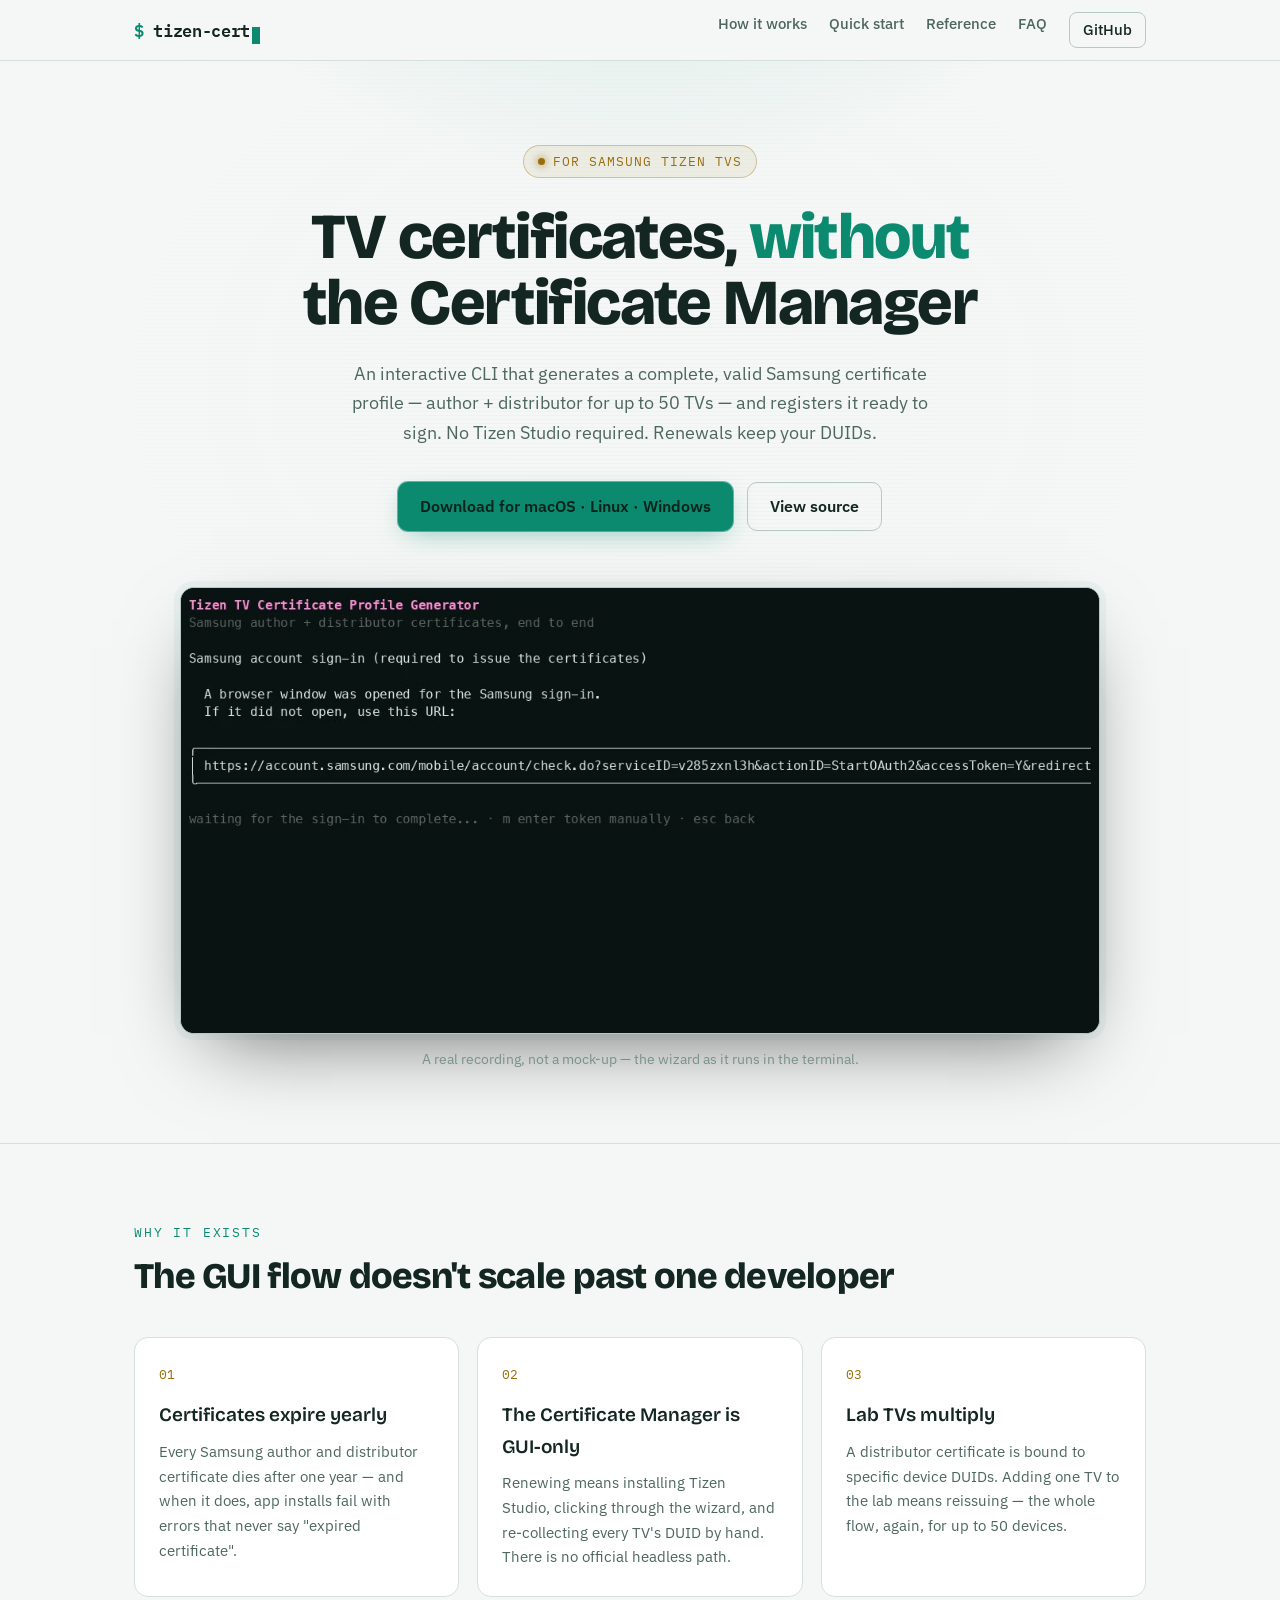
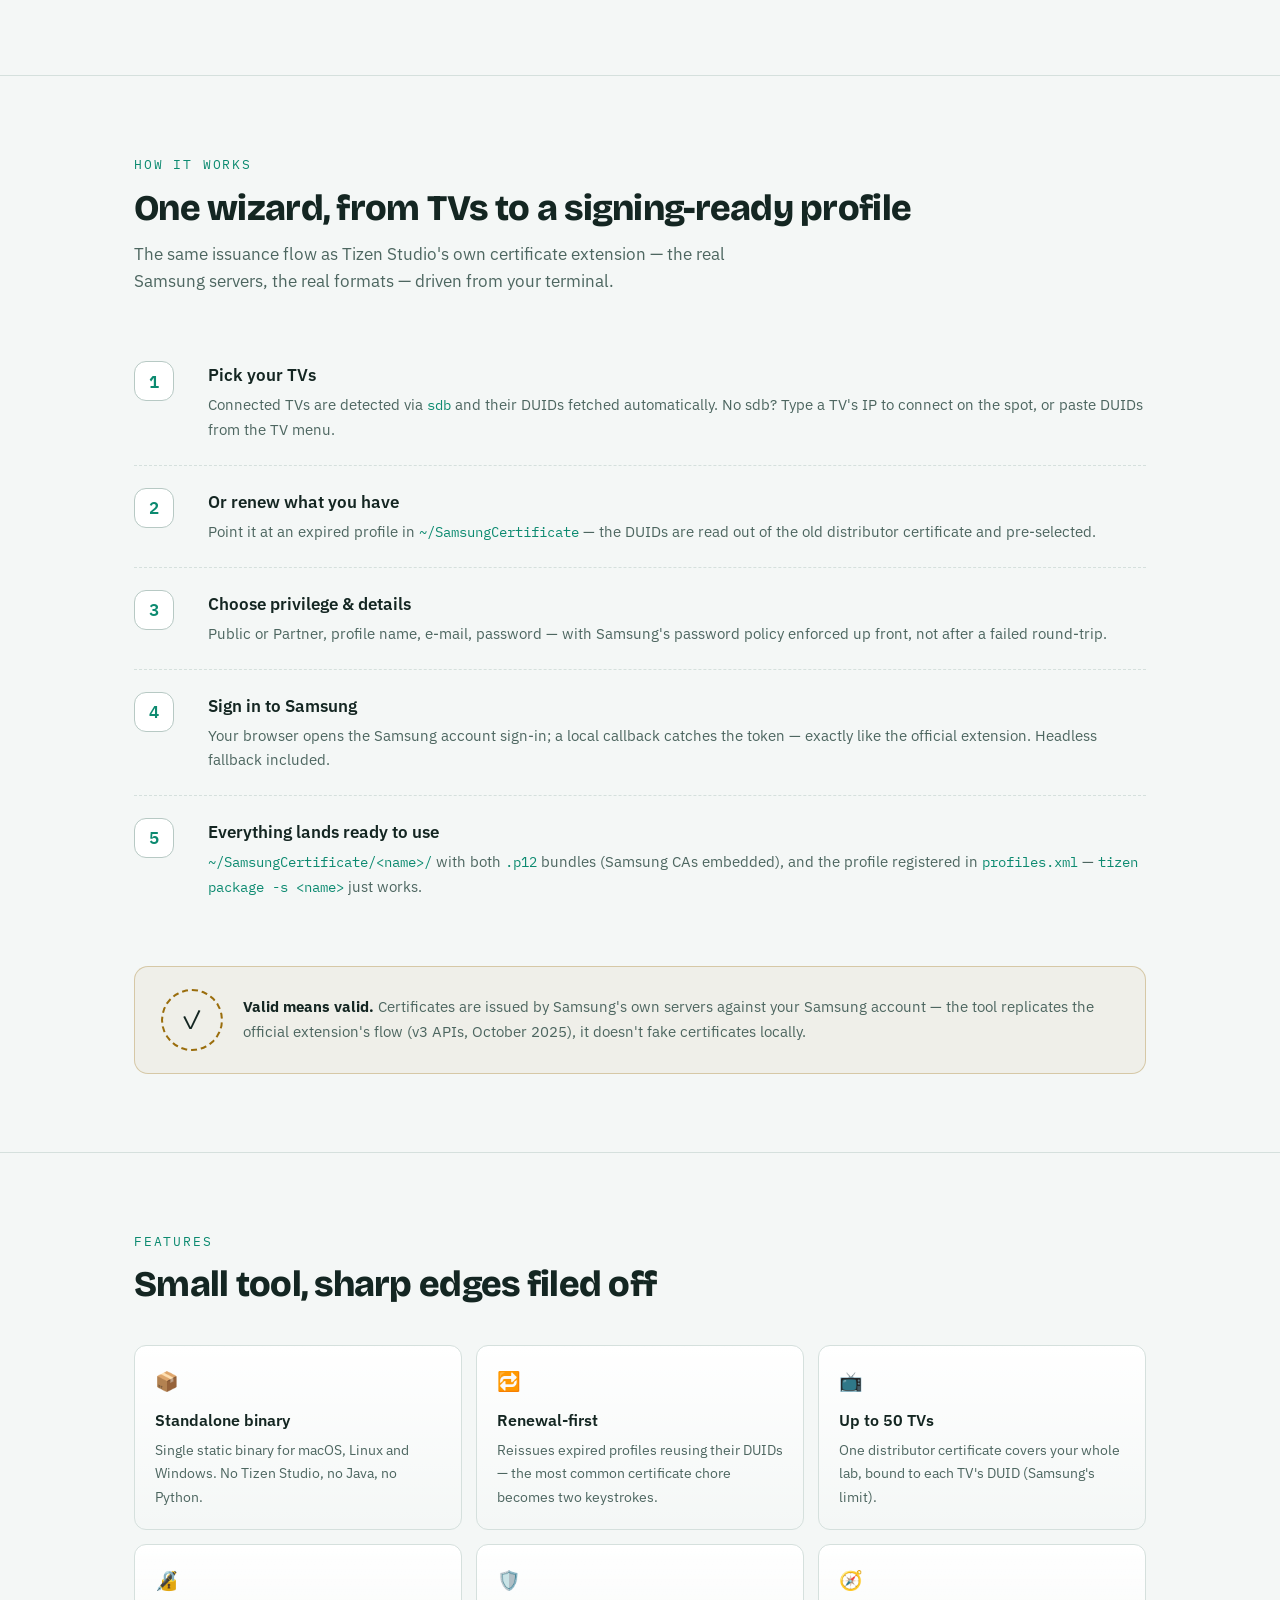
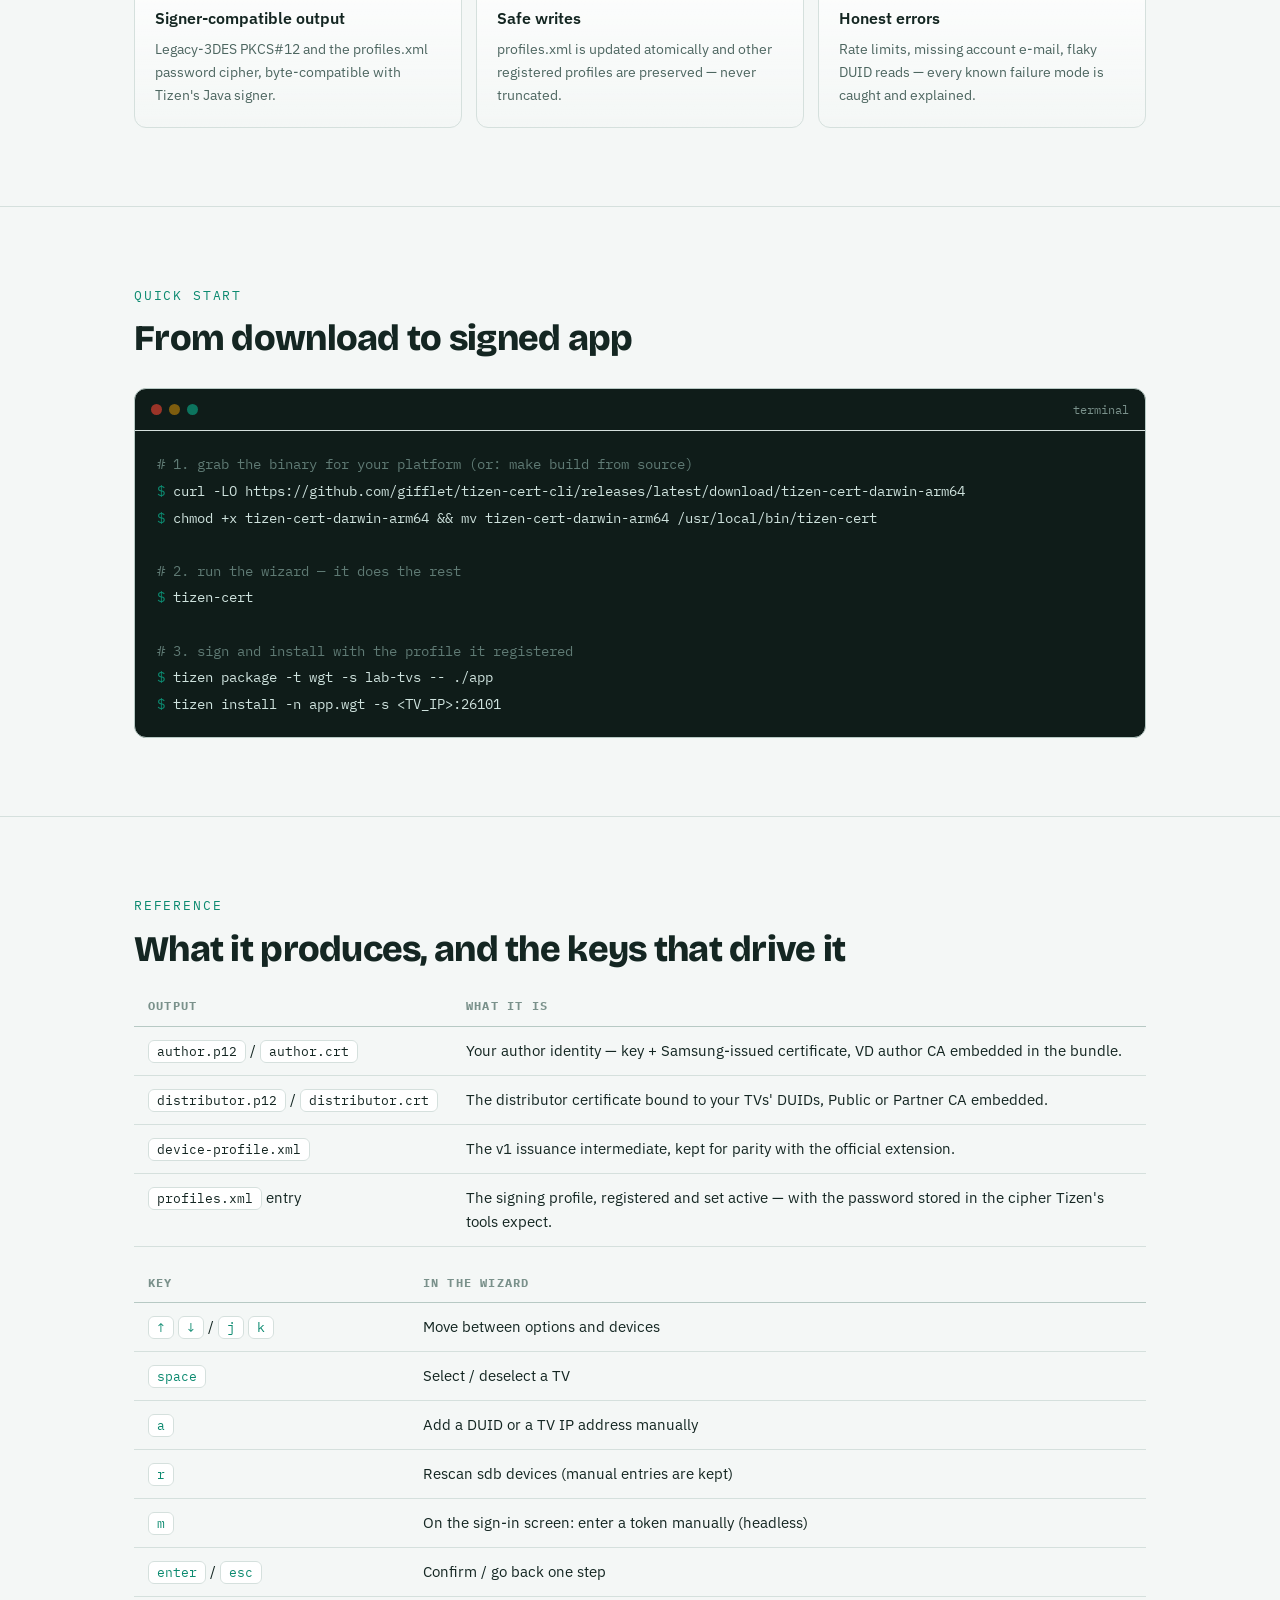
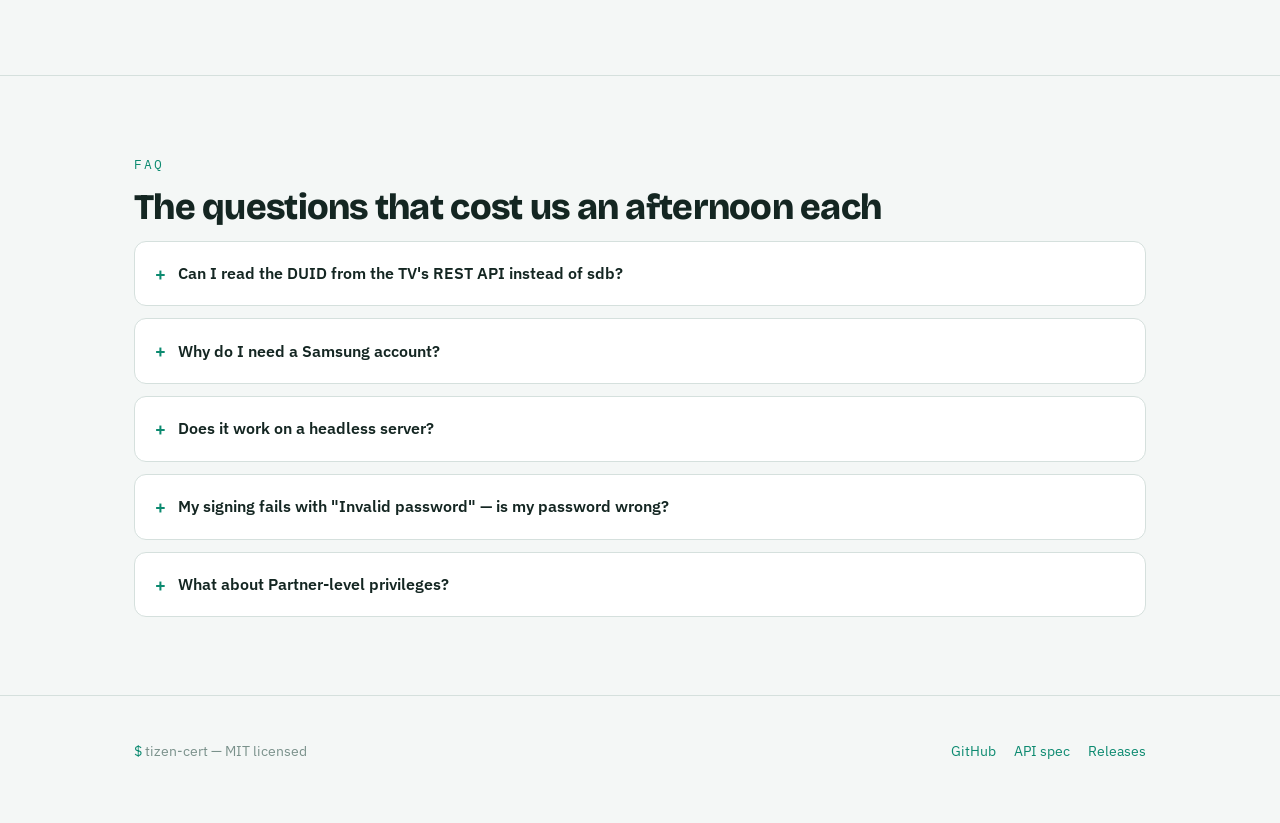
==== docs-site/index.html @ 8c2ff0bb "feat: v1.0.0 polish - release CI, docs site, demo and headless SSH flow - GitHub Actions release wor" ====
<!doctype html>
<html lang="en">
<head>
<meta charset="utf-8">
<meta name="viewport" content="width=device-width, initial-scale=1">
<title>tizen-cert — Samsung TV certificates from your terminal</title>
<meta name="description" content="An interactive CLI that generates a complete, valid Samsung Tizen TV certificate profile — author + distributor for up to 50 TVs — without Tizen Studio's Certificate Manager.">
<link rel="preconnect" href="https://fonts.googleapis.com">
<link rel="preconnect" href="https://fonts.gstatic.com" crossorigin>
<link href="https://fonts.googleapis.com/css2?family=Bricolage+Grotesque:opsz,wght@12..96,400;12..96,600;12..96,800&family=IBM+Plex+Mono:wght@400;500;600&family=IBM+Plex+Sans:wght@400;500;600&display=swap" rel="stylesheet">
<style>
  :root {
    --bg: #0a1412;
    --bg-raised: #0f1c19;
    --panel: #122220;
    --border: #1e3a35;
    --border-strong: #2a4f48;
    --text: #d7e6e2;
    --muted: #8aa39d;
    --faint: #5f7a74;
    --teal: #2fd4b2;
    --teal-deep: #14b394;
    --amber: #e8b649;
    --danger: #ef7466;
    --mono: "IBM Plex Mono", ui-monospace, SFMono-Regular, Menlo, monospace;
    --sans: "IBM Plex Sans", system-ui, sans-serif;
    --display: "Bricolage Grotesque", var(--sans);
    color-scheme: dark;
  }
  @media (prefers-color-scheme: light) {
    :root {
      --bg: #f4f7f6;
      --bg-raised: #ffffff;
      --panel: #ffffff;
      --border: #d5e0dd;
      --border-strong: #b7c9c4;
      --text: #142622;
      --muted: #4d6660;
      --faint: #7a918b;
      --teal: #0c8a70;
      --teal-deep: #0a7a63;
      --amber: #9a6d0c;
      --danger: #bf3a2c;
      color-scheme: light;
    }
  }

  * { margin: 0; padding: 0; box-sizing: border-box; }
  html { scroll-behavior: smooth; }
  body {
    background: var(--bg);
    color: var(--text);
    font-family: var(--sans);
    font-size: 16.5px;
    line-height: 1.65;
    -webkit-font-smoothing: antialiased;
  }
  ::selection { background: var(--teal); color: var(--bg); }

  a { color: var(--teal); text-decoration: none; }
  a:hover { text-decoration: underline; text-underline-offset: 3px; }
  code, pre, kbd { font-family: var(--mono); }

  .wrap { max-width: 1060px; margin: 0 auto; padding: 0 24px; }

  /* ------------------------------------------------ header */
  header {
    position: sticky; top: 0; z-index: 50;
    backdrop-filter: blur(12px);
    background: color-mix(in srgb, var(--bg) 82%, transparent);
    border-bottom: 1px solid var(--border);
  }
  .nav { display: flex; align-items: center; gap: 28px; height: 60px; }
  .wordmark {
    font-family: var(--mono); font-weight: 600; font-size: 17px;
    color: var(--text); letter-spacing: -0.02em;
  }
  .wordmark:hover { text-decoration: none; }
  .wordmark .dollar { color: var(--teal); }
  .wordmark .blink {
    display: inline-block; width: 8px; height: 17px; margin-left: 2px;
    background: var(--teal); vertical-align: text-bottom;
    animation: blink 1.15s steps(1) infinite;
  }
  @keyframes blink { 50% { opacity: 0; } }
  .nav-links { display: flex; gap: 22px; margin-left: auto; }
  .nav-links a { color: var(--muted); font-size: 14.5px; font-weight: 500; }
  .nav-links a:hover { color: var(--text); text-decoration: none; }
  .nav-gh {
    border: 1px solid var(--border-strong); border-radius: 8px;
    padding: 5px 13px; color: var(--text) !important;
  }
  .nav-gh:hover { border-color: var(--teal); }
  @media (max-width: 720px) { .nav-links a:not(.nav-gh) { display: none; } }

  /* ------------------------------------------------ hero */
  .hero {
    position: relative; overflow: hidden;
    padding: 84px 0 72px;
    border-bottom: 1px solid var(--border);
  }
  /* CRT scanlines + phosphor glow — the TV in the room */
  .hero::before {
    content: ""; position: absolute; inset: 0; pointer-events: none;
    background:
      repeating-linear-gradient(0deg, transparent 0 3px, color-mix(in srgb, var(--teal) 4%, transparent) 3px 4px);
    mask-image: radial-gradient(70% 60% at 50% 30%, black, transparent 75%);
  }
  .hero::after {
    content: ""; position: absolute; inset: -30% -10% auto; height: 90%;
    pointer-events: none;
    background: radial-gradient(45% 55% at 50% 8%, color-mix(in srgb, var(--teal) 13%, transparent), transparent 70%);
  }
  .hero-inner { position: relative; z-index: 1; text-align: center; }
  .hero .tag {
    display: inline-flex; align-items: center; gap: 8px;
    font-family: var(--mono); font-size: 12.5px; letter-spacing: 0.08em;
    text-transform: uppercase; color: var(--amber);
    border: 1px solid color-mix(in srgb, var(--amber) 35%, transparent);
    background: color-mix(in srgb, var(--amber) 7%, transparent);
    border-radius: 99px; padding: 5px 14px; margin-bottom: 26px;
  }
  .hero .tag::before {
    content: ""; width: 7px; height: 7px; border-radius: 50%;
    background: var(--amber);
    box-shadow: 0 0 8px var(--amber);
    animation: standby 2.4s ease-in-out infinite;
  }
  @keyframes standby { 50% { opacity: 0.35; box-shadow: 0 0 2px var(--amber); } }
  h1 {
    font-family: var(--display);
    font-size: clamp(38px, 6vw, 64px);
    font-weight: 800; line-height: 1.04; letter-spacing: -0.025em;
    max-width: 17ch; margin: 0 auto;
  }
  h1 em { font-style: normal; color: var(--teal); }
  .hero p.sub {
    max-width: 56ch; margin: 22px auto 0; color: var(--muted); font-size: 18px;
  }
  .cta-row { display: flex; gap: 14px; justify-content: center; margin-top: 34px; flex-wrap: wrap; }
  .btn {
    display: inline-flex; align-items: center; gap: 9px;
    font-weight: 600; font-size: 15.5px; border-radius: 10px;
    padding: 11px 22px; transition: transform 0.12s ease, box-shadow 0.12s ease;
  }
  .btn:hover { text-decoration: none; transform: translateY(-1px); }
  .btn-primary {
    background: var(--teal); color: #06231c;
    box-shadow: 0 0 0 1px color-mix(in srgb, var(--teal) 60%, transparent),
                0 8px 28px -10px color-mix(in srgb, var(--teal) 55%, transparent);
  }
  .btn-primary:hover { box-shadow: 0 0 0 1px var(--teal), 0 12px 34px -10px color-mix(in srgb, var(--teal) 70%, transparent); }
  .btn-ghost { border: 1px solid var(--border-strong); color: var(--text); }
  .btn-ghost:hover { border-color: var(--teal); }

  .demo-frame {
    margin: 56px auto 0; max-width: 920px;
    border: 1px solid var(--border-strong); border-radius: 14px;
    overflow: hidden; background: #101614;
    box-shadow: 0 30px 80px -30px rgba(0,0,0,0.6),
                0 0 0 6px color-mix(in srgb, var(--teal) 5%, transparent);
  }
  .demo-frame video, .demo-frame img { display: block; width: 100%; height: auto; }
  .demo-caption { margin-top: 14px; font-size: 14px; color: var(--faint); }

  /* ------------------------------------------------ sections */
  section { padding: 78px 0; border-bottom: 1px solid var(--border); }
  .kicker {
    font-family: var(--mono); font-size: 13px; letter-spacing: 0.14em;
    text-transform: uppercase; color: var(--teal); margin-bottom: 12px;
  }
  h2 {
    font-family: var(--display); font-weight: 800;
    font-size: clamp(26px, 3.6vw, 36px); letter-spacing: -0.02em; line-height: 1.15;
  }
  .section-sub { color: var(--muted); max-width: 62ch; margin-top: 12px; }

  /* why cards */
  .grid-3 { display: grid; grid-template-columns: repeat(3, 1fr); gap: 18px; margin-top: 40px; }
  @media (max-width: 820px) { .grid-3 { grid-template-columns: 1fr; } }
  .card {
    background: var(--panel); border: 1px solid var(--border);
    border-radius: 14px; padding: 26px 24px;
  }
  .card h3 { font-family: var(--display); font-size: 19px; font-weight: 600; margin-bottom: 9px; }
  .card p { color: var(--muted); font-size: 15px; }
  .card .num {
    font-family: var(--mono); color: var(--amber); font-size: 13px; margin-bottom: 14px; display: block;
  }

  /* steps rail */
  .steps { margin-top: 44px; display: grid; gap: 0; position: relative; }
  .step {
    display: grid; grid-template-columns: 56px 1fr; gap: 18px;
    padding: 22px 0; border-top: 1px dashed var(--border);
  }
  .step:first-child { border-top: none; }
  .step .dot {
    width: 40px; height: 40px; border-radius: 12px;
    display: grid; place-items: center;
    font-family: var(--mono); font-weight: 600; color: var(--teal);
    border: 1px solid var(--border-strong);
    background: var(--bg-raised);
  }
  .step h3 { font-size: 17px; font-weight: 600; }
  .step p { color: var(--muted); font-size: 15px; margin-top: 4px; }
  .step code { color: var(--teal); font-size: 0.92em; }

  /* features */
  .feat-grid { display: grid; grid-template-columns: repeat(3, 1fr); gap: 14px; margin-top: 40px; }
  @media (max-width: 900px) { .feat-grid { grid-template-columns: repeat(2, 1fr); } }
  @media (max-width: 620px) { .feat-grid { grid-template-columns: 1fr; } }
  .feat {
    border: 1px solid var(--border); border-radius: 12px; padding: 20px;
    background: linear-gradient(180deg, var(--panel), transparent);
  }
  .feat .ico { font-size: 19px; margin-bottom: 10px; display: block; }
  .feat h3 { font-size: 15.5px; font-weight: 600; margin-bottom: 6px; }
  .feat p { font-size: 14px; color: var(--muted); }

  /* quick start */
  .term {
    background: #0b100f; border: 1px solid var(--border-strong);
    border-radius: 12px; margin-top: 28px; overflow: hidden;
  }
  @media (prefers-color-scheme: light) { .term { background: #0f1c19; } }
  .term-bar {
    display: flex; align-items: center; gap: 7px;
    padding: 11px 16px; border-bottom: 1px solid var(--border);
  }
  .term-bar i { width: 11px; height: 11px; border-radius: 50%; background: var(--border-strong); }
  .term-bar i:first-child { background: var(--danger); opacity: .8; }
  .term-bar i:nth-child(2) { background: var(--amber); opacity: .8; }
  .term-bar i:nth-child(3) { background: var(--teal); opacity: .8; }
  .term-bar span { margin-left: auto; font-family: var(--mono); font-size: 12px; color: var(--faint); }
  .term pre {
    padding: 20px 22px; overflow-x: auto;
    font-size: 14px; line-height: 1.9; color: #cfe3de;
  }
  .term .c { color: #5f7a74; }
  .term .p { color: var(--teal); user-select: none; }

  /* reference tables */
  table { width: 100%; border-collapse: collapse; margin-top: 26px; font-size: 14.5px; }
  th {
    text-align: left; font-family: var(--mono); font-size: 12px;
    text-transform: uppercase; letter-spacing: 0.1em; color: var(--faint);
    padding: 0 14px 10px; border-bottom: 1px solid var(--border-strong);
  }
  td { padding: 12px 14px; border-bottom: 1px solid var(--border); vertical-align: top; }
  td:first-child { white-space: nowrap; }
  td code, kbd {
    background: var(--bg-raised); border: 1px solid var(--border);
    border-radius: 6px; padding: 2px 8px; font-size: 13px;
  }
  kbd { color: var(--teal); }
  .table-scroll { overflow-x: auto; }

  /* seal */
  .seal {
    margin-top: 44px; display: flex; gap: 20px; align-items: center;
    border: 1px solid color-mix(in srgb, var(--amber) 30%, transparent);
    background: color-mix(in srgb, var(--amber) 5%, transparent);
    border-radius: 14px; padding: 22px 26px;
  }
  .seal .stamp {
    flex: none; width: 62px; height: 62px; border-radius: 50%;
    border: 2px dashed var(--amber); display: grid; place-items: center;
    font-size: 26px;
  }
  .seal p { font-size: 15px; color: var(--muted); }
  .seal strong { color: var(--text); }

  /* faq */
  details {
    border: 1px solid var(--border); border-radius: 12px;
    margin-top: 12px; background: var(--panel);
  }
  summary {
    cursor: pointer; padding: 17px 20px; font-weight: 600; font-size: 15.5px;
    list-style: none; display: flex; align-items: center; gap: 12px;
  }
  summary::before {
    content: "+"; font-family: var(--mono); color: var(--teal);
    font-size: 18px; transition: transform 0.15s ease;
  }
  details[open] summary::before { transform: rotate(45deg); }
  details .body { padding: 0 20px 18px 46px; color: var(--muted); font-size: 15px; }
  details .body code { color: var(--teal); font-size: 0.92em; }

  /* footer */
  footer { padding: 44px 0 60px; }
  .foot { display: flex; align-items: center; gap: 20px; flex-wrap: wrap; color: var(--faint); font-size: 14px; }
  .foot .spacer { margin-left: auto; display: flex; gap: 18px; }

  /* reveal on scroll */
  .reveal { opacity: 0; transform: translateY(14px); transition: opacity .5s ease, transform .5s ease; }
  .reveal.in { opacity: 1; transform: none; }
  @media (prefers-reduced-motion: reduce) {
    .reveal { opacity: 1; transform: none; transition: none; }
    .blink, .tag::before { animation: none !important; }
  }
</style>
</head>
<body>

<header>
  <div class="wrap nav">
    <a class="wordmark" href="#"><span class="dollar">$</span> tizen-cert<span class="blink"></span></a>
    <nav class="nav-links">
      <a href="#how">How it works</a>
      <a href="#quickstart">Quick start</a>
      <a href="#reference">Reference</a>
      <a href="#faq">FAQ</a>
      <a class="nav-gh" href="https://github.com/gifflet/tizen-cert-cli">GitHub</a>
    </nav>
  </div>
</header>

<div class="hero">
  <div class="wrap hero-inner">
    <span class="tag">for Samsung Tizen TVs</span>
    <h1>TV certificates, <em>without</em> the Certificate&nbsp;Manager</h1>
    <p class="sub">
      An interactive CLI that generates a complete, valid Samsung certificate profile —
      author + distributor for up to 50 TVs — and registers it ready to sign.
      No Tizen Studio required. Renewals keep your DUIDs.
    </p>
    <div class="cta-row">
      <a class="btn btn-primary" href="https://github.com/gifflet/tizen-cert-cli/releases">Download for macOS · Linux · Windows</a>
      <a class="btn btn-ghost" href="https://github.com/gifflet/tizen-cert-cli">View source</a>
    </div>

    <figure class="demo-frame reveal">
      <video src="demo/tizen-cert.mp4" poster="demo/tizen-cert.jpg" autoplay loop muted playsinline
             aria-label="A recorded tizen-cert session: selecting TVs, choosing the privilege level, filling the certificate details and reaching the Samsung sign-in"></video>
    </figure>
    <p class="demo-caption">A real recording, not a mock-up — the wizard as it runs in the terminal.</p>
  </div>
</div>

<section id="why">
  <div class="wrap">
    <p class="kicker">Why it exists</p>
    <h2>The GUI flow doesn't scale past one developer</h2>
    <div class="grid-3">
      <div class="card reveal">
        <span class="num">01</span>
        <h3>Certificates expire yearly</h3>
        <p>Every Samsung author and distributor certificate dies after one year — and when it does, app installs fail with errors that never say "expired certificate".</p>
      </div>
      <div class="card reveal">
        <span class="num">02</span>
        <h3>The Certificate Manager is GUI-only</h3>
        <p>Renewing means installing Tizen Studio, clicking through the wizard, and re-collecting every TV's DUID by hand. There is no official headless path.</p>
      </div>
      <div class="card reveal">
        <span class="num">03</span>
        <h3>Lab TVs multiply</h3>
        <p>A distributor certificate is bound to specific device DUIDs. Adding one TV to the lab means reissuing — the whole flow, again, for up to 50 devices.</p>
      </div>
    </div>
  </div>
</section>

<section id="how">
  <div class="wrap">
    <p class="kicker">How it works</p>
    <h2>One wizard, from TVs to a signing-ready profile</h2>
    <p class="section-sub">The same issuance flow as Tizen Studio's own certificate extension — the real Samsung servers, the real formats — driven from your terminal.</p>

    <div class="steps">
      <div class="step reveal">
        <span class="dot">1</span>
        <div><h3>Pick your TVs</h3>
        <p>Connected TVs are detected via <code>sdb</code> and their DUIDs fetched automatically. No sdb? Type a TV's IP to connect on the spot, or paste DUIDs from the TV menu.</p></div>
      </div>
      <div class="step reveal">
        <span class="dot">2</span>
        <div><h3>Or renew what you have</h3>
        <p>Point it at an expired profile in <code>~/SamsungCertificate</code> — the DUIDs are read out of the old distributor certificate and pre-selected.</p></div>
      </div>
      <div class="step reveal">
        <span class="dot">3</span>
        <div><h3>Choose privilege &amp; details</h3>
        <p>Public or Partner, profile name, e-mail, password — with Samsung's password policy enforced up front, not after a failed round-trip.</p></div>
      </div>
      <div class="step reveal">
        <span class="dot">4</span>
        <div><h3>Sign in to Samsung</h3>
        <p>Your browser opens the Samsung account sign-in; a local callback catches the token — exactly like the official extension. Headless fallback included.</p></div>
      </div>
      <div class="step reveal">
        <span class="dot">5</span>
        <div><h3>Everything lands ready to use</h3>
        <p><code>~/SamsungCertificate/&lt;name&gt;/</code> with both <code>.p12</code> bundles (Samsung CAs embedded), and the profile registered in <code>profiles.xml</code> — <code>tizen package -s &lt;name&gt;</code> just works.</p></div>
      </div>
    </div>

    <div class="seal reveal">
      <div class="stamp">✓</div>
      <p><strong>Valid means valid.</strong> Certificates are issued by Samsung's own servers against your Samsung account —
      the tool replicates the official extension's flow (v3 APIs, October 2025), it doesn't fake certificates locally.</p>
    </div>
  </div>
</section>

<section id="features">
  <div class="wrap">
    <p class="kicker">Features</p>
    <h2>Small tool, sharp edges filed off</h2>
    <div class="feat-grid">
      <div class="feat reveal"><span class="ico">📦</span><h3>Standalone binary</h3><p>Single static binary for macOS, Linux and Windows. No Tizen Studio, no Java, no Python.</p></div>
      <div class="feat reveal"><span class="ico">🔁</span><h3>Renewal-first</h3><p>Reissues expired profiles reusing their DUIDs — the most common certificate chore becomes two keystrokes.</p></div>
      <div class="feat reveal"><span class="ico">📺</span><h3>Up to 50 TVs</h3><p>One distributor certificate covers your whole lab, bound to each TV's DUID (Samsung's limit).</p></div>
      <div class="feat reveal"><span class="ico">🔏</span><h3>Signer-compatible output</h3><p>Legacy-3DES PKCS#12 and the profiles.xml password cipher, byte-compatible with Tizen's Java signer.</p></div>
      <div class="feat reveal"><span class="ico">🛡️</span><h3>Safe writes</h3><p>profiles.xml is updated atomically and other registered profiles are preserved — never truncated.</p></div>
      <div class="feat reveal"><span class="ico">🧭</span><h3>Honest errors</h3><p>Rate limits, missing account e-mail, flaky DUID reads — every known failure mode is caught and explained.</p></div>
    </div>
  </div>
</section>

<section id="quickstart">
  <div class="wrap">
    <p class="kicker">Quick start</p>
    <h2>From download to signed app</h2>
    <div class="term reveal">
      <div class="term-bar"><i></i><i></i><i></i><span>terminal</span></div>
      <pre><span class="c"># 1. grab the binary for your platform (or: make build from source)</span>
<span class="p">$</span> curl -LO https://github.com/gifflet/tizen-cert-cli/releases/latest/download/tizen-cert-darwin-arm64
<span class="p">$</span> chmod +x tizen-cert-darwin-arm64 && mv tizen-cert-darwin-arm64 /usr/local/bin/tizen-cert

<span class="c"># 2. run the wizard — it does the rest</span>
<span class="p">$</span> tizen-cert

<span class="c"># 3. sign and install with the profile it registered</span>
<span class="p">$</span> tizen package -t wgt -s lab-tvs -- ./app
<span class="p">$</span> tizen install -n app.wgt -s &lt;TV_IP&gt;:26101</pre>
    </div>
  </div>
</section>

<section id="reference">
  <div class="wrap">
    <p class="kicker">Reference</p>
    <h2>What it produces, and the keys that drive it</h2>

    <div class="table-scroll">
    <table>
      <thead><tr><th>Output</th><th>What it is</th></tr></thead>
      <tbody>
        <tr><td><code>author.p12</code> / <code>author.crt</code></td><td>Your author identity — key + Samsung-issued certificate, VD author CA embedded in the bundle.</td></tr>
        <tr><td><code>distributor.p12</code> / <code>distributor.crt</code></td><td>The distributor certificate bound to your TVs' DUIDs, Public or Partner CA embedded.</td></tr>
        <tr><td><code>device-profile.xml</code></td><td>The v1 issuance intermediate, kept for parity with the official extension.</td></tr>
        <tr><td><code>profiles.xml</code> entry</td><td>The signing profile, registered and set active — with the password stored in the cipher Tizen's tools expect.</td></tr>
      </tbody>
    </table>
    </div>

    <div class="table-scroll">
    <table>
      <thead><tr><th>Key</th><th>In the wizard</th></tr></thead>
      <tbody>
        <tr><td><kbd>↑</kbd> <kbd>↓</kbd> / <kbd>j</kbd> <kbd>k</kbd></td><td>Move between options and devices</td></tr>
        <tr><td><kbd>space</kbd></td><td>Select / deselect a TV</td></tr>
        <tr><td><kbd>a</kbd></td><td>Add a DUID or a TV IP address manually</td></tr>
        <tr><td><kbd>r</kbd></td><td>Rescan sdb devices (manual entries are kept)</td></tr>
        <tr><td><kbd>m</kbd></td><td>On the sign-in screen: enter a token manually (headless)</td></tr>
        <tr><td><kbd>enter</kbd> / <kbd>esc</kbd></td><td>Confirm / go back one step</td></tr>
      </tbody>
    </table>
    </div>
  </div>
</section>

<section id="faq">
  <div class="wrap">
    <p class="kicker">FAQ</p>
    <h2>The questions that cost us an afternoon each</h2>

    <details class="reveal">
      <summary>Can I read the DUID from the TV's REST API instead of sdb?</summary>
      <div class="body">No — and this one is a trap. The <code>duid</code> field served on <code>http://&lt;tv&gt;:8001/api/v2/</code> is a SmartThings UUID, a different identifier space with no known conversion to the certificate DUID. Use <code>sdb shell 0 getduid</code> (the tool does this for you) or the TV menu: <em>Support → Contact Samsung → Unique Device ID</em>.</div>
    </details>
    <details class="reveal">
      <summary>Why do I need a Samsung account?</summary>
      <div class="body">Valid certificates are signed by Samsung's CA — they can only be issued by Samsung's servers, authenticated with a Samsung account. That's true of Tizen Studio too; this tool simply drives the same flow from the terminal.</div>
    </details>
    <details class="reveal">
      <summary>Does it work on a headless server?</summary>
      <div class="body">Yes — the trick is a port forward. Samsung posts the sign-in result to <code>localhost:4794</code>, so run <code>ssh -L 4794:localhost:4794 user@server</code> from your local machine (the wizard detects SSH sessions and prints this command pre-filled), then open the sign-in URL in your <em>local</em> browser: the token travels through the tunnel and the flow completes by itself. <kbd>c</kbd> copies the URL to your local clipboard over SSH (OSC&nbsp;52), and <kbd>m</kbd> remains as a last-resort manual token entry.</div>
    </details>
    <details class="reveal">
      <summary>My signing fails with "Invalid password" — is my password wrong?</summary>
      <div class="body">Probably not. Tizen's Java signer rejects modern AES-encrypted PKCS#12 files and misreports it as a password error. This tool always emits legacy-3DES bundles precisely to avoid that failure mode.</div>
    </details>
    <details class="reveal">
      <summary>What about Partner-level privileges?</summary>
      <div class="body">Selectable in the wizard. Issuance succeeds only if your Samsung account is enrolled in the partnership program — otherwise Samsung's server refuses, and the error is surfaced as-is.</div>
    </details>
  </div>
</section>

<footer>
  <div class="wrap foot">
    <span><span style="color:var(--teal)">$</span> tizen-cert — MIT licensed</span>
    <span class="spacer">
      <a href="https://github.com/gifflet/tizen-cert-cli">GitHub</a>
      <a href="https://github.com/gifflet/tizen-cert-cli/blob/main/docs/SAMSUNG-CERT-API-SPEC.md">API spec</a>
      <a href="https://github.com/gifflet/tizen-cert-cli/releases">Releases</a>
    </span>
  </div>
</footer>

<script>
  const io = new IntersectionObserver(
    entries => entries.forEach(e => { if (e.isIntersecting) { e.target.classList.add("in"); io.unobserve(e.target); } }),
    { threshold: 0.12 }
  );
  document.querySelectorAll(".reveal").forEach(el => io.observe(el));
</script>

</body>
</html>
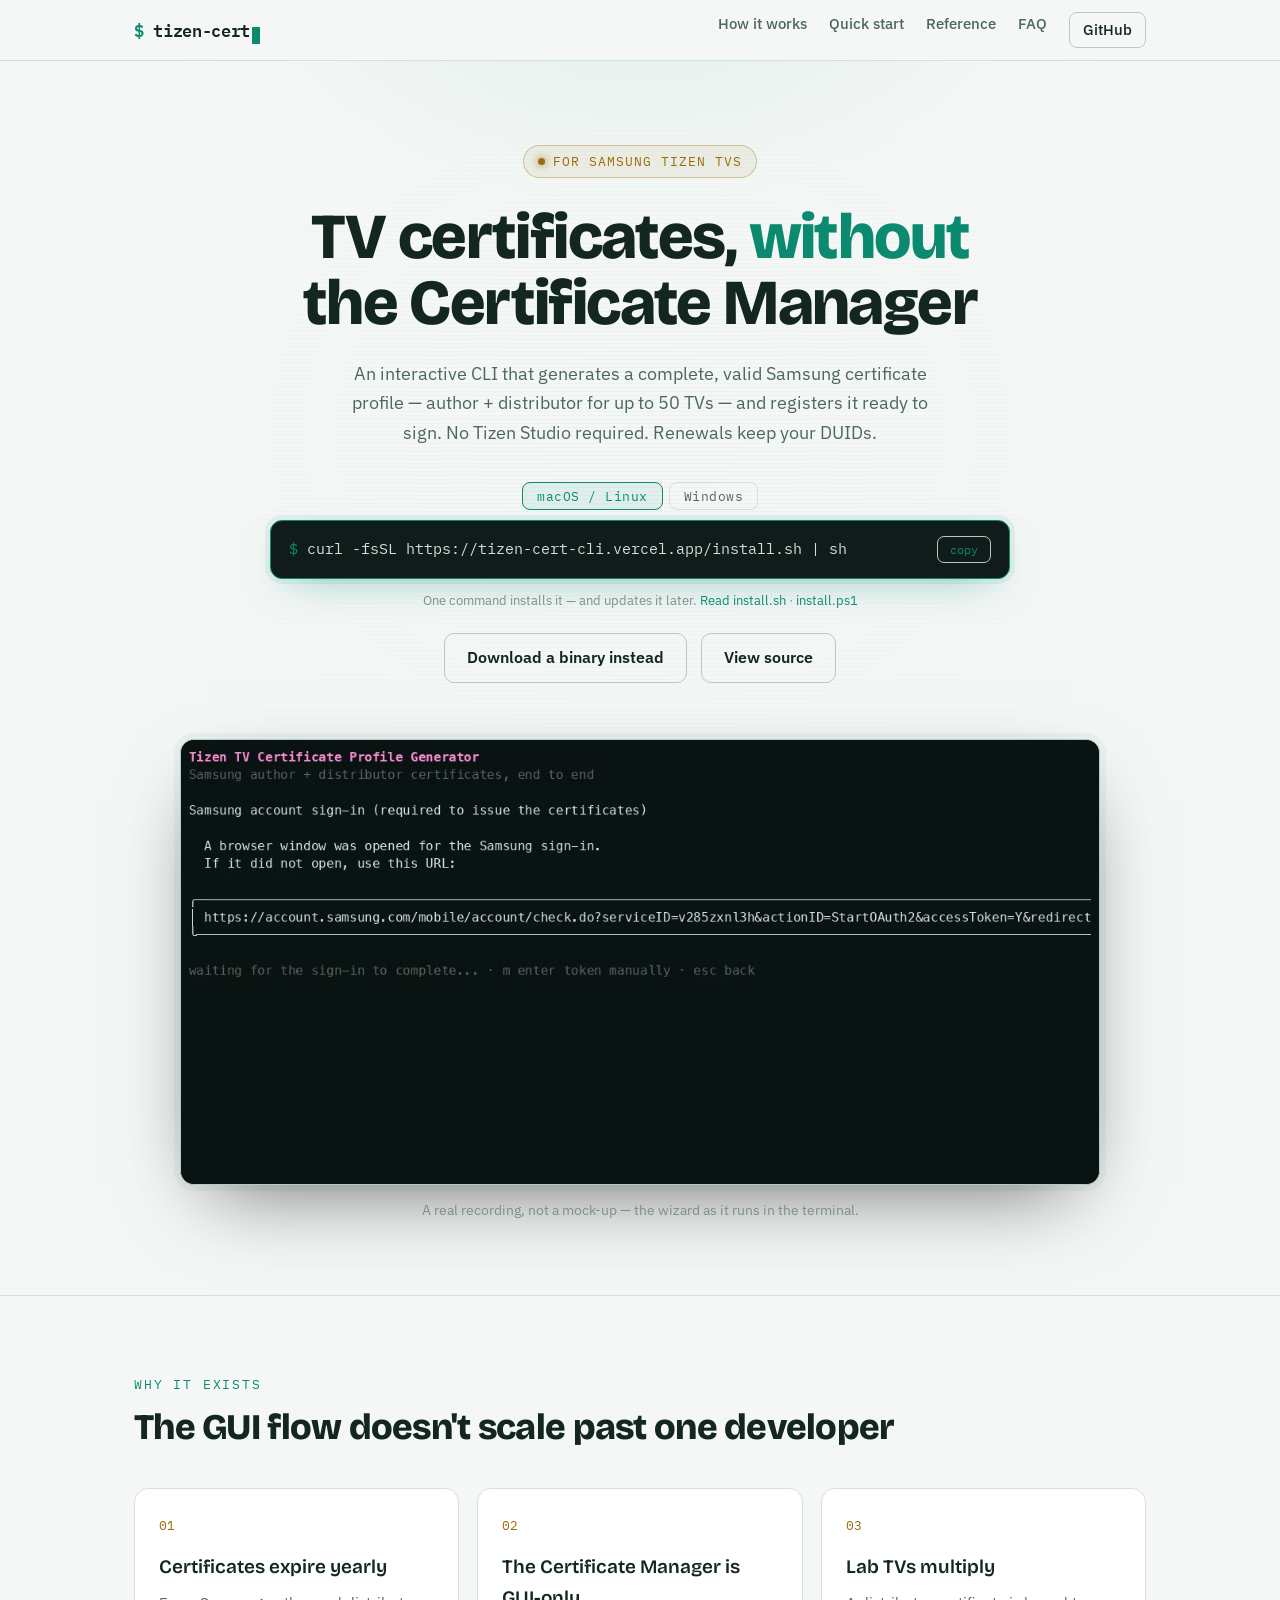
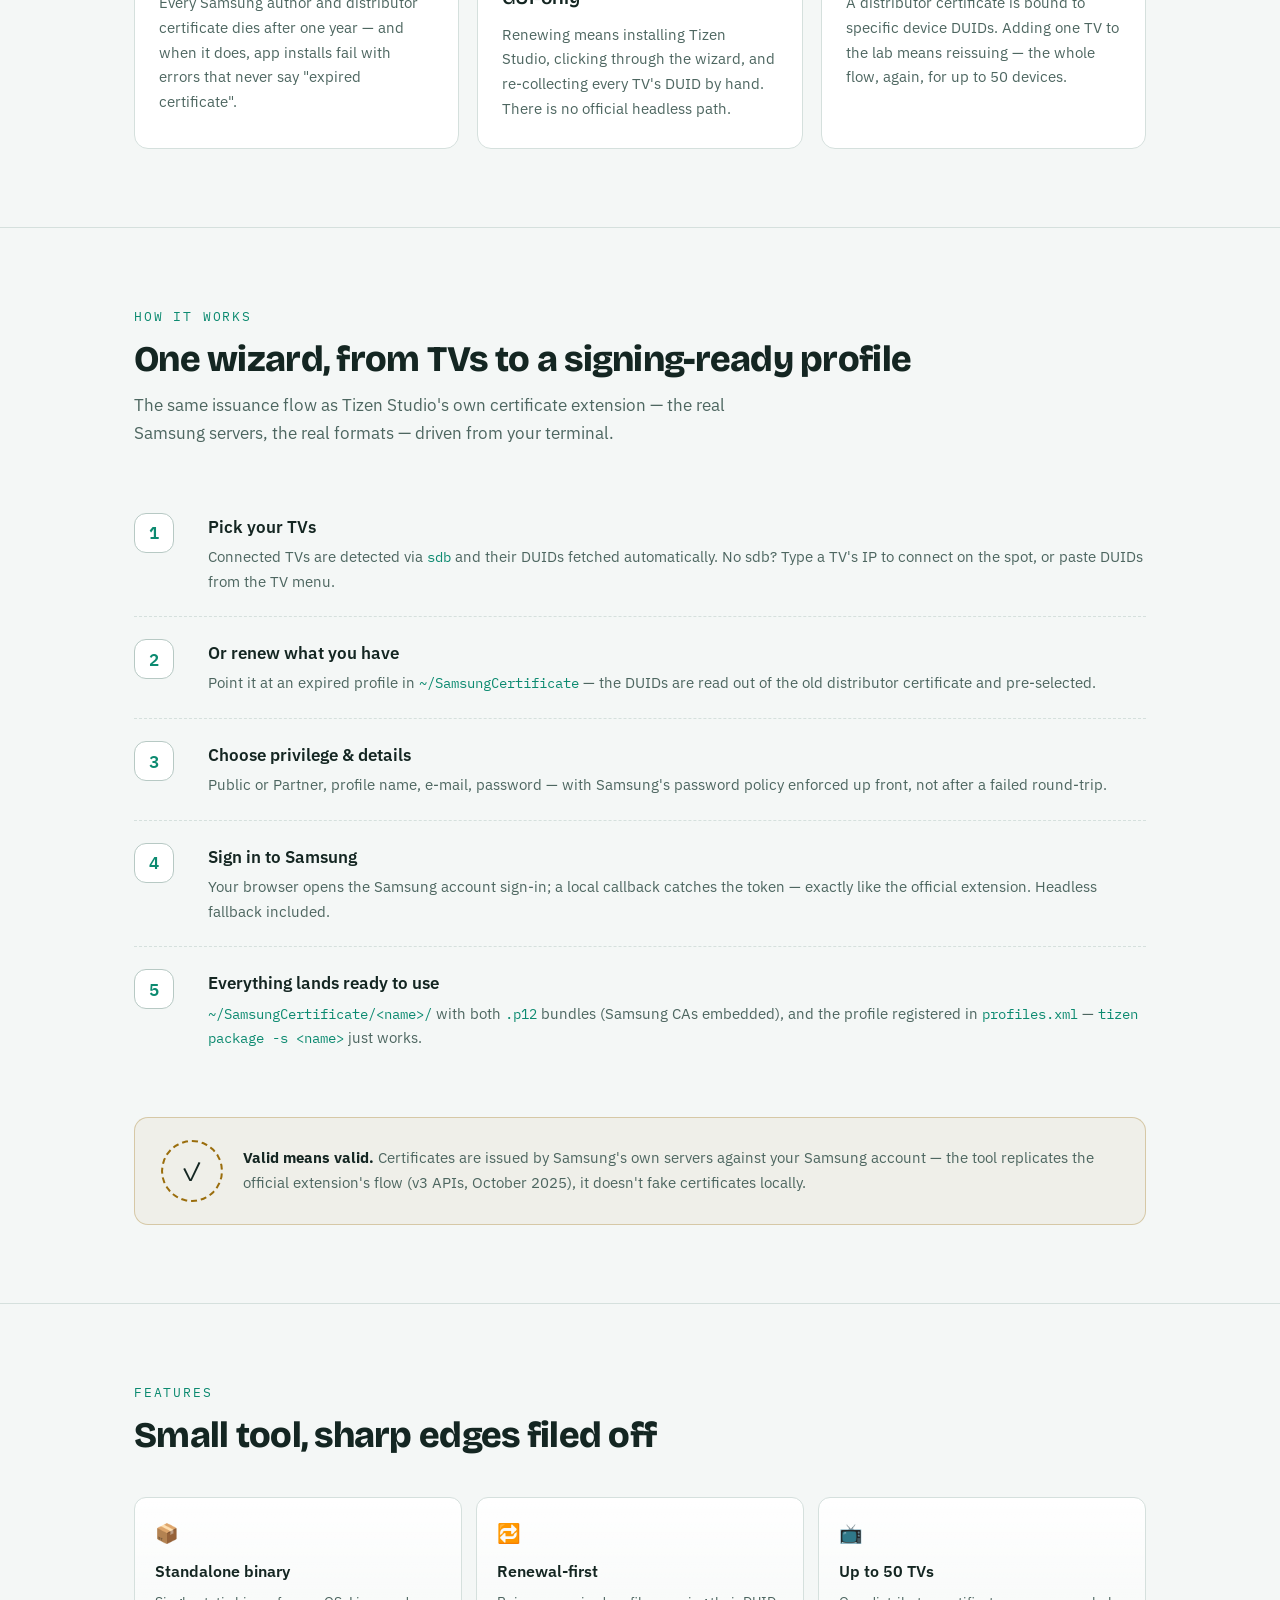
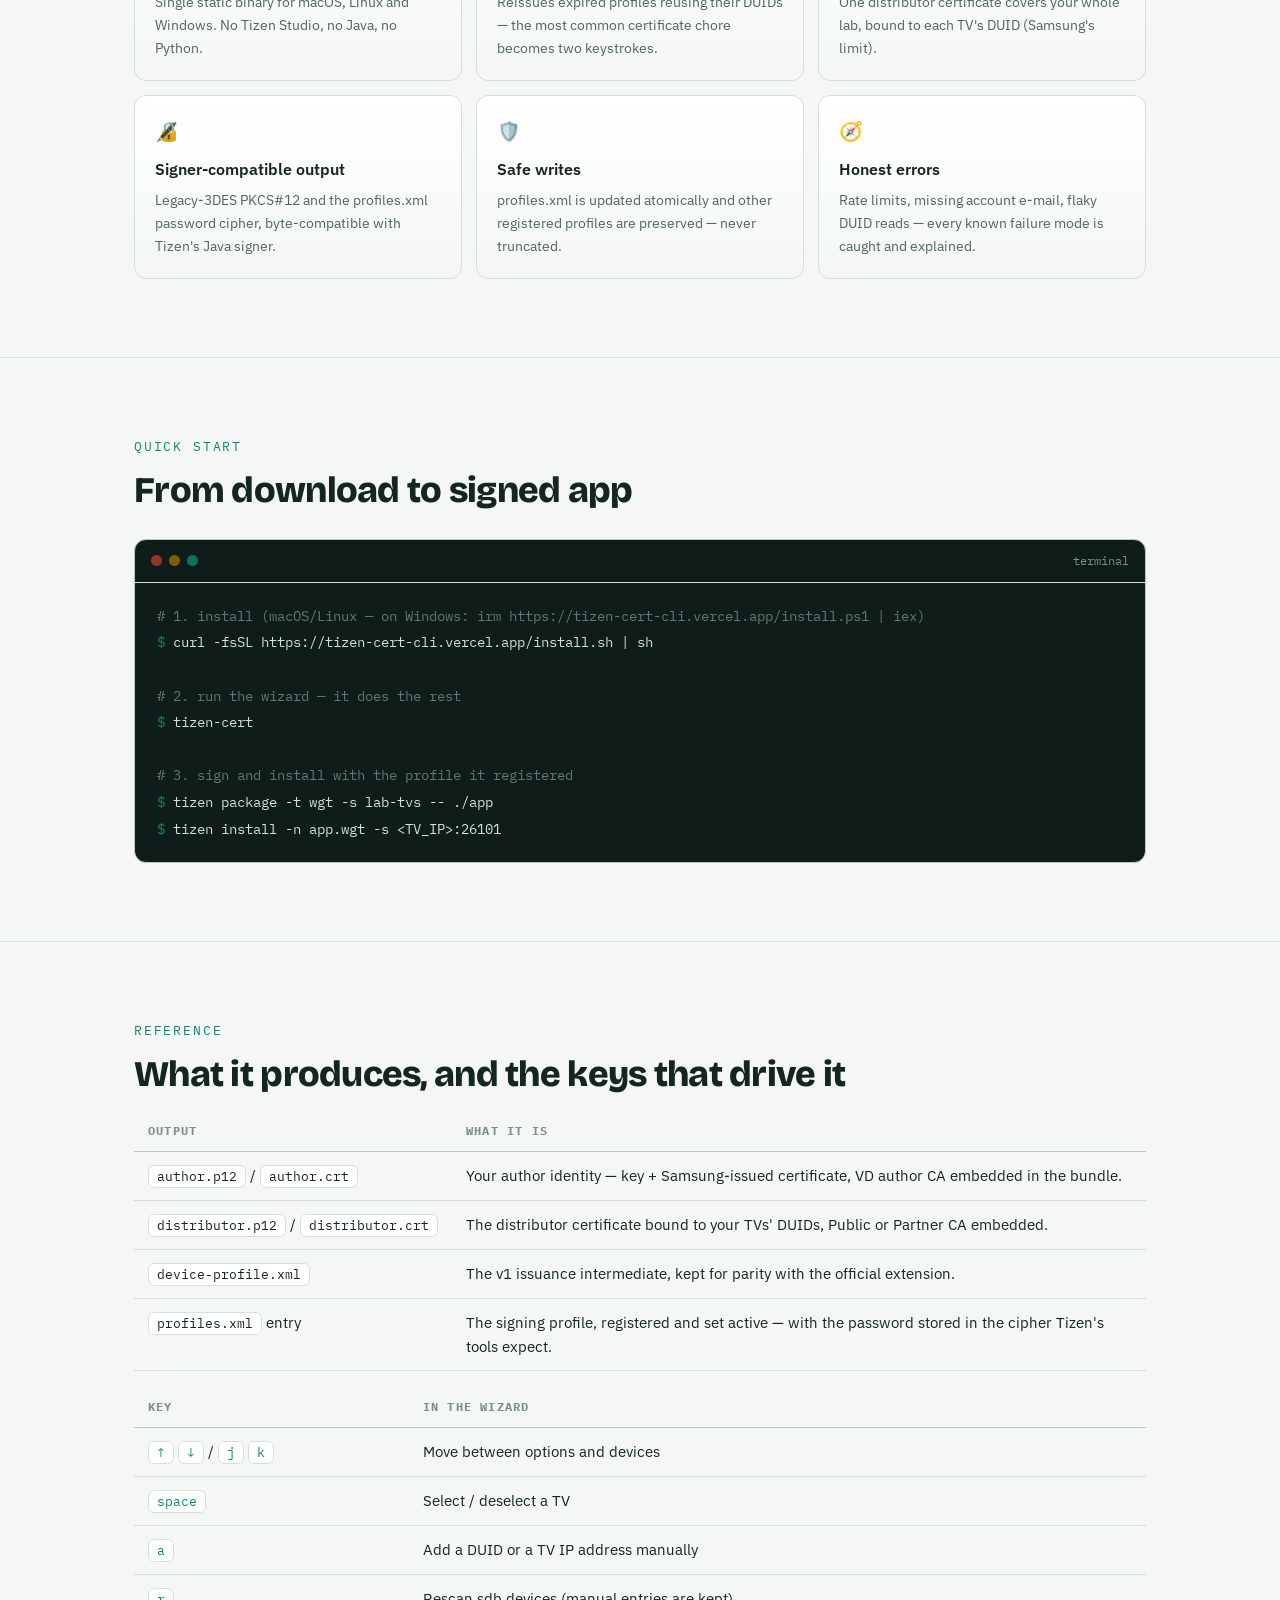
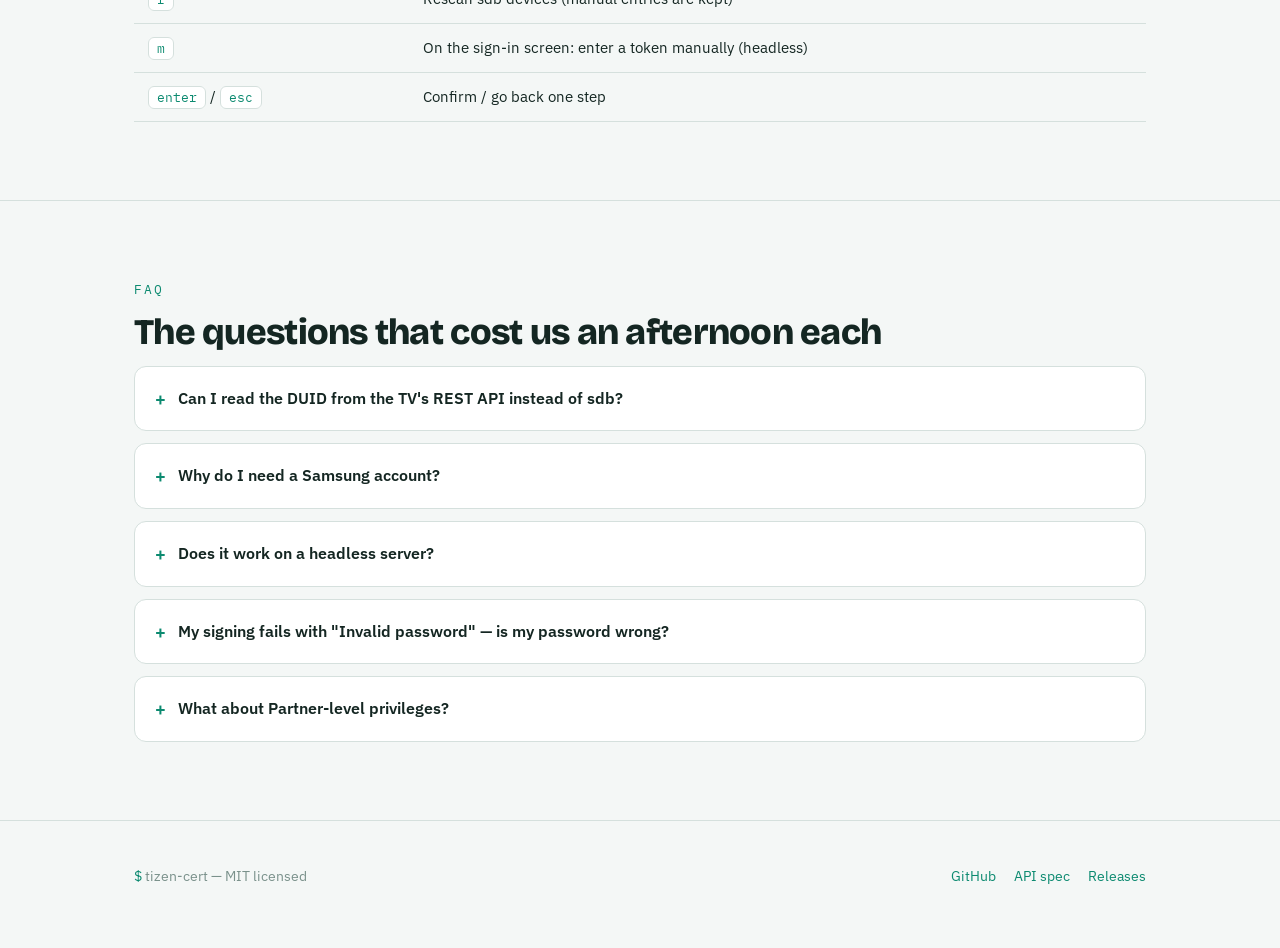
==== commit 4dbaca9e: "docs: one-command install, front and center install.sh (macOS/Linux, arch-aware, PATH-friendly) and " ====
--- a/docs-site/index.html
+++ b/docs-site/index.html
@@ -137,7 +137,37 @@
   .hero p.sub {
     max-width: 56ch; margin: 22px auto 0; color: var(--muted); font-size: 18px;
   }
-  .cta-row { display: flex; gap: 14px; justify-content: center; margin-top: 34px; flex-wrap: wrap; }
+  /* install command - the hero's centerpiece */
+  .install-box { max-width: 740px; margin: 34px auto 0; }
+  .install-tabs { display: flex; gap: 6px; justify-content: center; margin-bottom: 10px; }
+  .install-tab {
+    font-family: var(--mono); font-size: 12.5px; letter-spacing: 0.04em;
+    color: var(--muted); background: none; cursor: pointer;
+    border: 1px solid var(--border); border-radius: 8px; padding: 5px 14px;
+  }
+  .install-tab.active { color: var(--teal); border-color: var(--teal); background: color-mix(in srgb, var(--teal) 8%, transparent); }
+  .install-cmd[hidden] { display: none; }
+  .install-cmd {
+    display: flex; align-items: center; gap: 12px;
+    background: #0b100f; border: 1px solid var(--teal);
+    box-shadow: 0 0 0 5px color-mix(in srgb, var(--teal) 8%, transparent),
+                0 14px 40px -18px color-mix(in srgb, var(--teal) 55%, transparent);
+    border-radius: 12px; padding: 15px 18px;
+  }
+  @media (prefers-color-scheme: light) { .install-cmd { background: #0f1c19; } }
+  .install-cmd code {
+    flex: 1; text-align: left; font-size: 14.5px; color: #cfe3de;
+    overflow-x: auto; white-space: nowrap;
+  }
+  .install-cmd .p { color: var(--teal); user-select: none; }
+  .copy-btn {
+    flex: none; font-family: var(--mono); font-size: 12px; cursor: pointer;
+    color: var(--teal); background: none;
+    border: 1px solid var(--border-strong); border-radius: 7px; padding: 5px 12px;
+  }
+  .copy-btn:hover { border-color: var(--teal); }
+  .install-note { margin-top: 11px; font-size: 13px; color: var(--faint); }
+  .cta-row { display: flex; gap: 14px; justify-content: center; margin-top: 22px; flex-wrap: wrap; }
   .btn {
     display: inline-flex; align-items: center; gap: 9px;
     font-weight: 600; font-size: 15.5px; border-radius: 10px;
@@ -326,8 +356,23 @@
       author + distributor for up to 50 TVs — and registers it ready to sign.
       No Tizen Studio required. Renewals keep your DUIDs.
     </p>
+    <div class="install-box" id="install">
+      <div class="install-tabs" role="tablist">
+        <button class="install-tab active" data-target="cmd-unix">macOS / Linux</button>
+        <button class="install-tab" data-target="cmd-win">Windows</button>
+      </div>
+      <div class="install-cmd" id="cmd-unix">
+        <code><span class="p">$</span> curl -fsSL https://tizen-cert-cli.vercel.app/install.sh | sh</code>
+        <button class="copy-btn" data-copy="curl -fsSL https://tizen-cert-cli.vercel.app/install.sh | sh" aria-label="Copy install command">copy</button>
+      </div>
+      <div class="install-cmd" id="cmd-win" hidden>
+        <code><span class="p">&gt;</span> irm https://tizen-cert-cli.vercel.app/install.ps1 | iex</code>
+        <button class="copy-btn" data-copy="irm https://tizen-cert-cli.vercel.app/install.ps1 | iex" aria-label="Copy install command">copy</button>
+      </div>
+      <p class="install-note">One command installs it — and updates it later. <a href="install.sh">Read install.sh</a> · <a href="install.ps1">install.ps1</a></p>
+    </div>
     <div class="cta-row">
-      <a class="btn btn-primary" href="https://github.com/gifflet/tizen-cert-cli/releases">Download for macOS · Linux · Windows</a>
+      <a class="btn btn-ghost" href="https://github.com/gifflet/tizen-cert-cli/releases">Download a binary instead</a>
       <a class="btn btn-ghost" href="https://github.com/gifflet/tizen-cert-cli">View source</a>
     </div>
 
@@ -426,9 +471,8 @@
     <h2>From download to signed app</h2>
     <div class="term reveal">
       <div class="term-bar"><i></i><i></i><i></i><span>terminal</span></div>
-      <pre><span class="c"># 1. grab the binary for your platform (or: make build from source)</span>
-<span class="p">$</span> curl -LO https://github.com/gifflet/tizen-cert-cli/releases/latest/download/tizen-cert-darwin-arm64
-<span class="p">$</span> chmod +x tizen-cert-darwin-arm64 && mv tizen-cert-darwin-arm64 /usr/local/bin/tizen-cert
+      <pre><span class="c"># 1. install (macOS/Linux — on Windows: irm https://tizen-cert-cli.vercel.app/install.ps1 | iex)</span>
+<span class="p">$</span> curl -fsSL https://tizen-cert-cli.vercel.app/install.sh | sh
 
 <span class="c"># 2. run the wizard — it does the rest</span>
 <span class="p">$</span> tizen-cert
@@ -518,6 +562,23 @@
     { threshold: 0.12 }
   );
   document.querySelectorAll(".reveal").forEach(el => io.observe(el));
+
+  document.querySelectorAll(".install-tab").forEach(tab => {
+    tab.addEventListener("click", () => {
+      document.querySelectorAll(".install-tab").forEach(t => t.classList.toggle("active", t === tab));
+      document.querySelectorAll(".install-cmd").forEach(cmd => { cmd.hidden = cmd.id !== tab.dataset.target; });
+    });
+  });
+
+  document.querySelectorAll(".copy-btn").forEach(btn => {
+    btn.addEventListener("click", async () => {
+      try {
+        await navigator.clipboard.writeText(btn.dataset.copy);
+        btn.textContent = "copied!";
+        setTimeout(() => { btn.textContent = "copy"; }, 1600);
+      } catch { btn.textContent = "select manually"; }
+    });
+  });
 </script>
 
 </body>
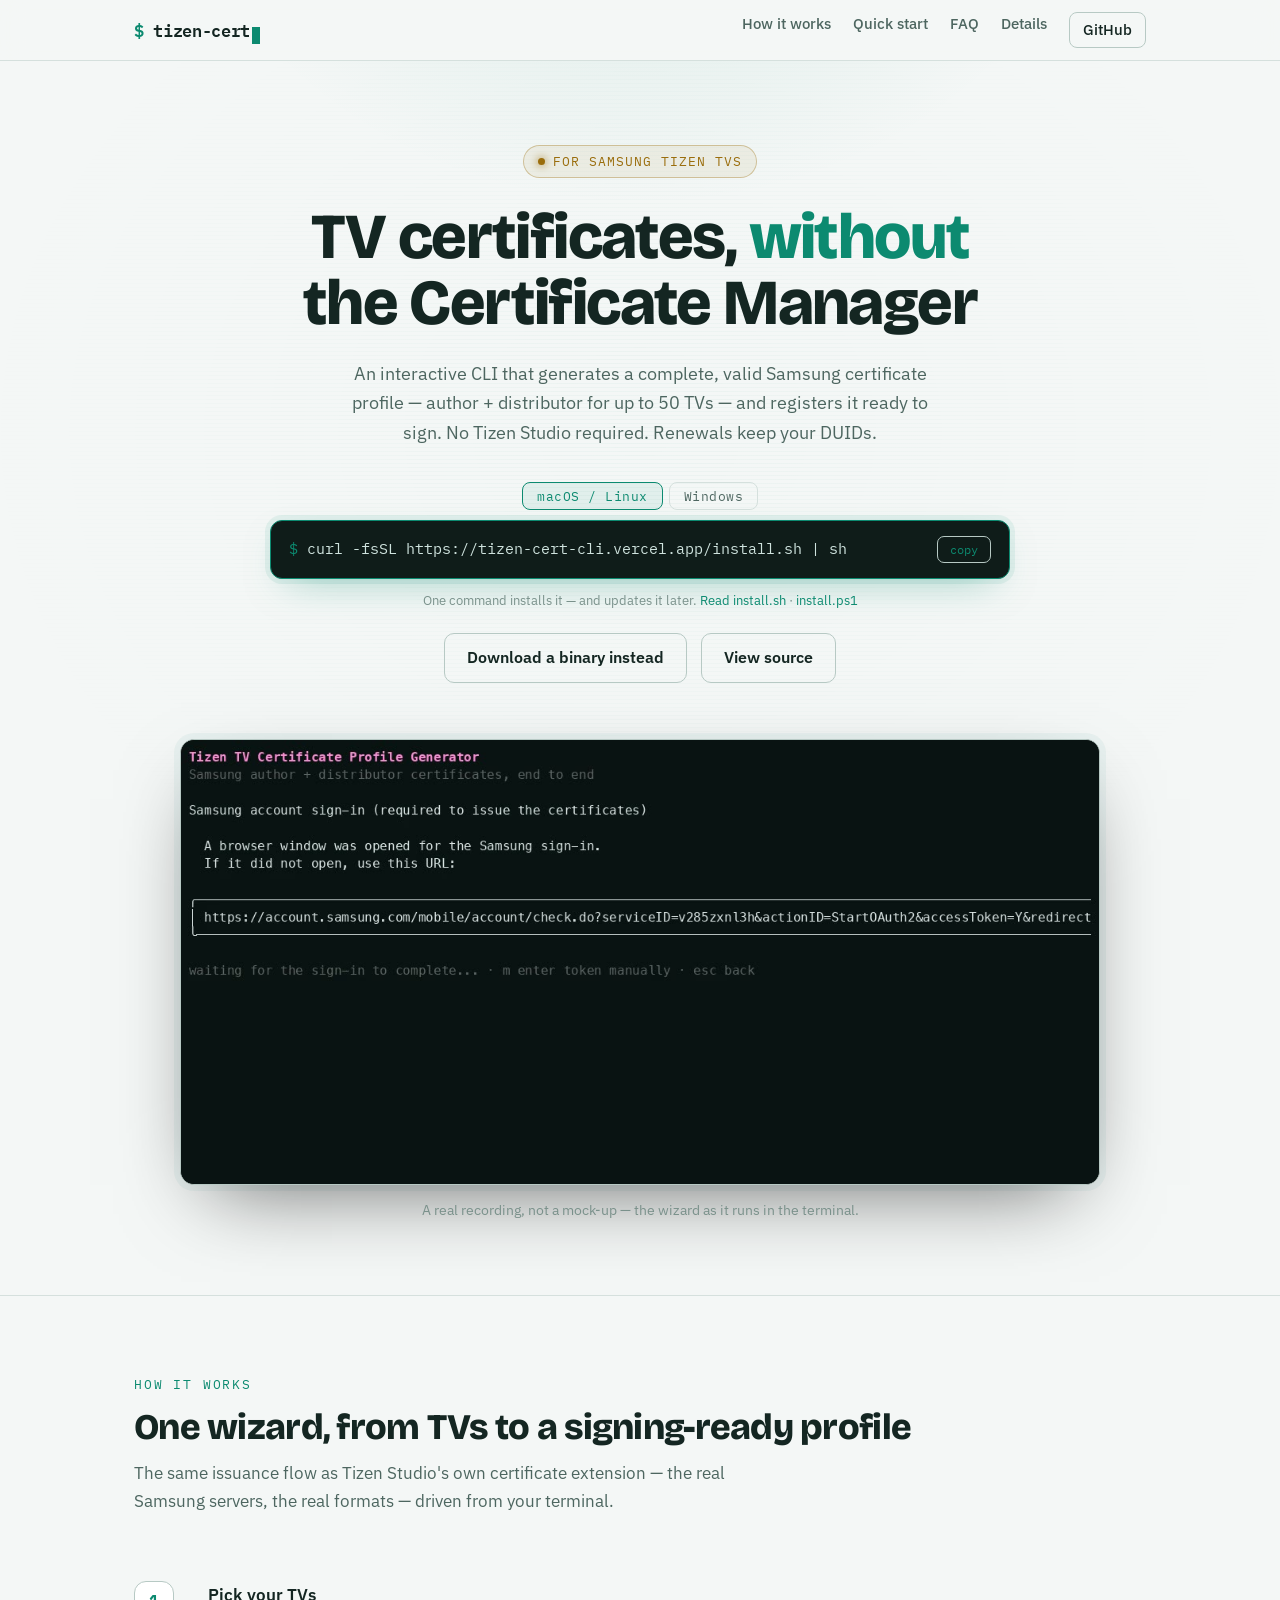
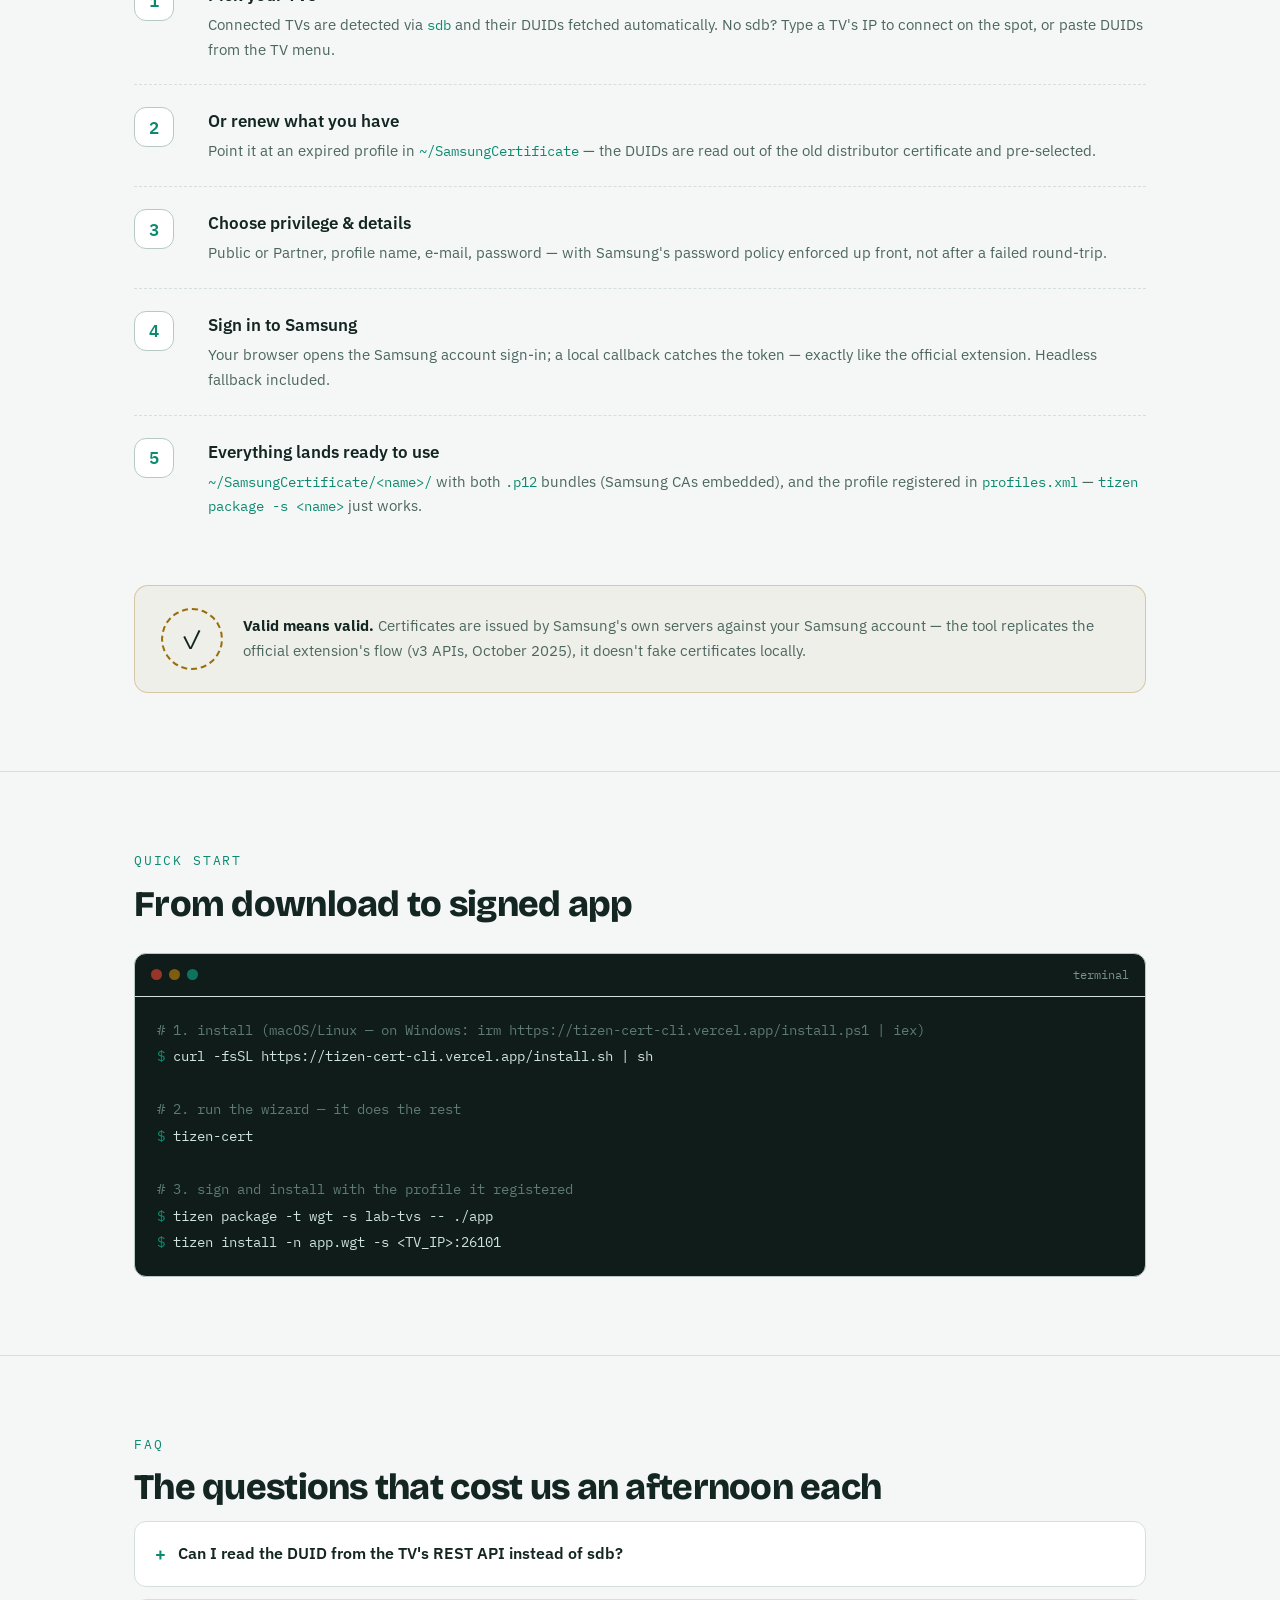
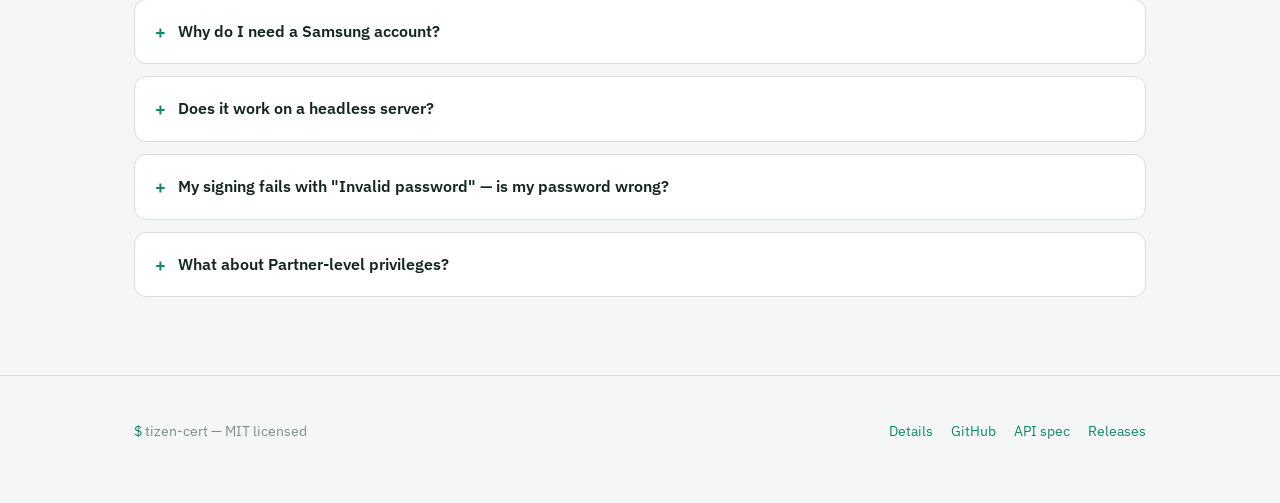
==== commit 9b679344: "feat: choose the active signing profile New "Choose the active profile" mode switches which register" ====
--- a/docs-site/index.html
+++ b/docs-site/index.html
@@ -8,329 +8,7 @@
 <link rel="preconnect" href="https://fonts.googleapis.com">
 <link rel="preconnect" href="https://fonts.gstatic.com" crossorigin>
 <link href="https://fonts.googleapis.com/css2?family=Bricolage+Grotesque:opsz,wght@12..96,400;12..96,600;12..96,800&family=IBM+Plex+Mono:wght@400;500;600&family=IBM+Plex+Sans:wght@400;500;600&display=swap" rel="stylesheet">
-<style>
-  :root {
-    --bg: #0a1412;
-    --bg-raised: #0f1c19;
-    --panel: #122220;
-    --border: #1e3a35;
-    --border-strong: #2a4f48;
-    --text: #d7e6e2;
-    --muted: #8aa39d;
-    --faint: #5f7a74;
-    --teal: #2fd4b2;
-    --teal-deep: #14b394;
-    --amber: #e8b649;
-    --danger: #ef7466;
-    --mono: "IBM Plex Mono", ui-monospace, SFMono-Regular, Menlo, monospace;
-    --sans: "IBM Plex Sans", system-ui, sans-serif;
-    --display: "Bricolage Grotesque", var(--sans);
-    color-scheme: dark;
-  }
-  @media (prefers-color-scheme: light) {
-    :root {
-      --bg: #f4f7f6;
-      --bg-raised: #ffffff;
-      --panel: #ffffff;
-      --border: #d5e0dd;
-      --border-strong: #b7c9c4;
-      --text: #142622;
-      --muted: #4d6660;
-      --faint: #7a918b;
-      --teal: #0c8a70;
-      --teal-deep: #0a7a63;
-      --amber: #9a6d0c;
-      --danger: #bf3a2c;
-      color-scheme: light;
-    }
-  }
-
-  * { margin: 0; padding: 0; box-sizing: border-box; }
-  html { scroll-behavior: smooth; }
-  body {
-    background: var(--bg);
-    color: var(--text);
-    font-family: var(--sans);
-    font-size: 16.5px;
-    line-height: 1.65;
-    -webkit-font-smoothing: antialiased;
-  }
-  ::selection { background: var(--teal); color: var(--bg); }
-
-  a { color: var(--teal); text-decoration: none; }
-  a:hover { text-decoration: underline; text-underline-offset: 3px; }
-  code, pre, kbd { font-family: var(--mono); }
-
-  .wrap { max-width: 1060px; margin: 0 auto; padding: 0 24px; }
-
-  /* ------------------------------------------------ header */
-  header {
-    position: sticky; top: 0; z-index: 50;
-    backdrop-filter: blur(12px);
-    background: color-mix(in srgb, var(--bg) 82%, transparent);
-    border-bottom: 1px solid var(--border);
-  }
-  .nav { display: flex; align-items: center; gap: 28px; height: 60px; }
-  .wordmark {
-    font-family: var(--mono); font-weight: 600; font-size: 17px;
-    color: var(--text); letter-spacing: -0.02em;
-  }
-  .wordmark:hover { text-decoration: none; }
-  .wordmark .dollar { color: var(--teal); }
-  .wordmark .blink {
-    display: inline-block; width: 8px; height: 17px; margin-left: 2px;
-    background: var(--teal); vertical-align: text-bottom;
-    animation: blink 1.15s steps(1) infinite;
-  }
-  @keyframes blink { 50% { opacity: 0; } }
-  .nav-links { display: flex; gap: 22px; margin-left: auto; }
-  .nav-links a { color: var(--muted); font-size: 14.5px; font-weight: 500; }
-  .nav-links a:hover { color: var(--text); text-decoration: none; }
-  .nav-gh {
-    border: 1px solid var(--border-strong); border-radius: 8px;
-    padding: 5px 13px; color: var(--text) !important;
-  }
-  .nav-gh:hover { border-color: var(--teal); }
-  @media (max-width: 720px) { .nav-links a:not(.nav-gh) { display: none; } }
-
-  /* ------------------------------------------------ hero */
-  .hero {
-    position: relative; overflow: hidden;
-    padding: 84px 0 72px;
-    border-bottom: 1px solid var(--border);
-  }
-  /* CRT scanlines + phosphor glow — the TV in the room */
-  .hero::before {
-    content: ""; position: absolute; inset: 0; pointer-events: none;
-    background:
-      repeating-linear-gradient(0deg, transparent 0 3px, color-mix(in srgb, var(--teal) 4%, transparent) 3px 4px);
-    mask-image: radial-gradient(70% 60% at 50% 30%, black, transparent 75%);
-  }
-  .hero::after {
-    content: ""; position: absolute; inset: -30% -10% auto; height: 90%;
-    pointer-events: none;
-    background: radial-gradient(45% 55% at 50% 8%, color-mix(in srgb, var(--teal) 13%, transparent), transparent 70%);
-  }
-  .hero-inner { position: relative; z-index: 1; text-align: center; }
-  .hero .tag {
-    display: inline-flex; align-items: center; gap: 8px;
-    font-family: var(--mono); font-size: 12.5px; letter-spacing: 0.08em;
-    text-transform: uppercase; color: var(--amber);
-    border: 1px solid color-mix(in srgb, var(--amber) 35%, transparent);
-    background: color-mix(in srgb, var(--amber) 7%, transparent);
-    border-radius: 99px; padding: 5px 14px; margin-bottom: 26px;
-  }
-  .hero .tag::before {
-    content: ""; width: 7px; height: 7px; border-radius: 50%;
-    background: var(--amber);
-    box-shadow: 0 0 8px var(--amber);
-    animation: standby 2.4s ease-in-out infinite;
-  }
-  @keyframes standby { 50% { opacity: 0.35; box-shadow: 0 0 2px var(--amber); } }
-  h1 {
-    font-family: var(--display);
-    font-size: clamp(38px, 6vw, 64px);
-    font-weight: 800; line-height: 1.04; letter-spacing: -0.025em;
-    max-width: 17ch; margin: 0 auto;
-  }
-  h1 em { font-style: normal; color: var(--teal); }
-  .hero p.sub {
-    max-width: 56ch; margin: 22px auto 0; color: var(--muted); font-size: 18px;
-  }
-  /* install command - the hero's centerpiece */
-  .install-box { max-width: 740px; margin: 34px auto 0; }
-  .install-tabs { display: flex; gap: 6px; justify-content: center; margin-bottom: 10px; }
-  .install-tab {
-    font-family: var(--mono); font-size: 12.5px; letter-spacing: 0.04em;
-    color: var(--muted); background: none; cursor: pointer;
-    border: 1px solid var(--border); border-radius: 8px; padding: 5px 14px;
-  }
-  .install-tab.active { color: var(--teal); border-color: var(--teal); background: color-mix(in srgb, var(--teal) 8%, transparent); }
-  .install-cmd[hidden] { display: none; }
-  .install-cmd {
-    display: flex; align-items: center; gap: 12px;
-    background: #0b100f; border: 1px solid var(--teal);
-    box-shadow: 0 0 0 5px color-mix(in srgb, var(--teal) 8%, transparent),
-                0 14px 40px -18px color-mix(in srgb, var(--teal) 55%, transparent);
-    border-radius: 12px; padding: 15px 18px;
-  }
-  @media (prefers-color-scheme: light) { .install-cmd { background: #0f1c19; } }
-  .install-cmd code {
-    flex: 1; text-align: left; font-size: 14.5px; color: #cfe3de;
-    overflow-x: auto; white-space: nowrap;
-  }
-  .install-cmd .p { color: var(--teal); user-select: none; }
-  .copy-btn {
-    flex: none; font-family: var(--mono); font-size: 12px; cursor: pointer;
-    color: var(--teal); background: none;
-    border: 1px solid var(--border-strong); border-radius: 7px; padding: 5px 12px;
-  }
-  .copy-btn:hover { border-color: var(--teal); }
-  .install-note { margin-top: 11px; font-size: 13px; color: var(--faint); }
-  .cta-row { display: flex; gap: 14px; justify-content: center; margin-top: 22px; flex-wrap: wrap; }
-  .btn {
-    display: inline-flex; align-items: center; gap: 9px;
-    font-weight: 600; font-size: 15.5px; border-radius: 10px;
-    padding: 11px 22px; transition: transform 0.12s ease, box-shadow 0.12s ease;
-  }
-  .btn:hover { text-decoration: none; transform: translateY(-1px); }
-  .btn-primary {
-    background: var(--teal); color: #06231c;
-    box-shadow: 0 0 0 1px color-mix(in srgb, var(--teal) 60%, transparent),
-                0 8px 28px -10px color-mix(in srgb, var(--teal) 55%, transparent);
-  }
-  .btn-primary:hover { box-shadow: 0 0 0 1px var(--teal), 0 12px 34px -10px color-mix(in srgb, var(--teal) 70%, transparent); }
-  .btn-ghost { border: 1px solid var(--border-strong); color: var(--text); }
-  .btn-ghost:hover { border-color: var(--teal); }
-
-  .demo-frame {
-    margin: 56px auto 0; max-width: 920px;
-    border: 1px solid var(--border-strong); border-radius: 14px;
-    overflow: hidden; background: #101614;
-    box-shadow: 0 30px 80px -30px rgba(0,0,0,0.6),
-                0 0 0 6px color-mix(in srgb, var(--teal) 5%, transparent);
-  }
-  .demo-frame video, .demo-frame img { display: block; width: 100%; height: auto; }
-  .demo-caption { margin-top: 14px; font-size: 14px; color: var(--faint); }
-
-  /* ------------------------------------------------ sections */
-  section { padding: 78px 0; border-bottom: 1px solid var(--border); }
-  .kicker {
-    font-family: var(--mono); font-size: 13px; letter-spacing: 0.14em;
-    text-transform: uppercase; color: var(--teal); margin-bottom: 12px;
-  }
-  h2 {
-    font-family: var(--display); font-weight: 800;
-    font-size: clamp(26px, 3.6vw, 36px); letter-spacing: -0.02em; line-height: 1.15;
-  }
-  .section-sub { color: var(--muted); max-width: 62ch; margin-top: 12px; }
-
-  /* why cards */
-  .grid-3 { display: grid; grid-template-columns: repeat(3, 1fr); gap: 18px; margin-top: 40px; }
-  @media (max-width: 820px) { .grid-3 { grid-template-columns: 1fr; } }
-  .card {
-    background: var(--panel); border: 1px solid var(--border);
-    border-radius: 14px; padding: 26px 24px;
-  }
-  .card h3 { font-family: var(--display); font-size: 19px; font-weight: 600; margin-bottom: 9px; }
-  .card p { color: var(--muted); font-size: 15px; }
-  .card .num {
-    font-family: var(--mono); color: var(--amber); font-size: 13px; margin-bottom: 14px; display: block;
-  }
-
-  /* steps rail */
-  .steps { margin-top: 44px; display: grid; gap: 0; position: relative; }
-  .step {
-    display: grid; grid-template-columns: 56px 1fr; gap: 18px;
-    padding: 22px 0; border-top: 1px dashed var(--border);
-  }
-  .step:first-child { border-top: none; }
-  .step .dot {
-    width: 40px; height: 40px; border-radius: 12px;
-    display: grid; place-items: center;
-    font-family: var(--mono); font-weight: 600; color: var(--teal);
-    border: 1px solid var(--border-strong);
-    background: var(--bg-raised);
-  }
-  .step h3 { font-size: 17px; font-weight: 600; }
-  .step p { color: var(--muted); font-size: 15px; margin-top: 4px; }
-  .step code { color: var(--teal); font-size: 0.92em; }
-
-  /* features */
-  .feat-grid { display: grid; grid-template-columns: repeat(3, 1fr); gap: 14px; margin-top: 40px; }
-  @media (max-width: 900px) { .feat-grid { grid-template-columns: repeat(2, 1fr); } }
-  @media (max-width: 620px) { .feat-grid { grid-template-columns: 1fr; } }
-  .feat {
-    border: 1px solid var(--border); border-radius: 12px; padding: 20px;
-    background: linear-gradient(180deg, var(--panel), transparent);
-  }
-  .feat .ico { font-size: 19px; margin-bottom: 10px; display: block; }
-  .feat h3 { font-size: 15.5px; font-weight: 600; margin-bottom: 6px; }
-  .feat p { font-size: 14px; color: var(--muted); }
-
-  /* quick start */
-  .term {
-    background: #0b100f; border: 1px solid var(--border-strong);
-    border-radius: 12px; margin-top: 28px; overflow: hidden;
-  }
-  @media (prefers-color-scheme: light) { .term { background: #0f1c19; } }
-  .term-bar {
-    display: flex; align-items: center; gap: 7px;
-    padding: 11px 16px; border-bottom: 1px solid var(--border);
-  }
-  .term-bar i { width: 11px; height: 11px; border-radius: 50%; background: var(--border-strong); }
-  .term-bar i:first-child { background: var(--danger); opacity: .8; }
-  .term-bar i:nth-child(2) { background: var(--amber); opacity: .8; }
-  .term-bar i:nth-child(3) { background: var(--teal); opacity: .8; }
-  .term-bar span { margin-left: auto; font-family: var(--mono); font-size: 12px; color: var(--faint); }
-  .term pre {
-    padding: 20px 22px; overflow-x: auto;
-    font-size: 14px; line-height: 1.9; color: #cfe3de;
-  }
-  .term .c { color: #5f7a74; }
-  .term .p { color: var(--teal); user-select: none; }
-
-  /* reference tables */
-  table { width: 100%; border-collapse: collapse; margin-top: 26px; font-size: 14.5px; }
-  th {
-    text-align: left; font-family: var(--mono); font-size: 12px;
-    text-transform: uppercase; letter-spacing: 0.1em; color: var(--faint);
-    padding: 0 14px 10px; border-bottom: 1px solid var(--border-strong);
-  }
-  td { padding: 12px 14px; border-bottom: 1px solid var(--border); vertical-align: top; }
-  td:first-child { white-space: nowrap; }
-  td code, kbd {
-    background: var(--bg-raised); border: 1px solid var(--border);
-    border-radius: 6px; padding: 2px 8px; font-size: 13px;
-  }
-  kbd { color: var(--teal); }
-  .table-scroll { overflow-x: auto; }
-
-  /* seal */
-  .seal {
-    margin-top: 44px; display: flex; gap: 20px; align-items: center;
-    border: 1px solid color-mix(in srgb, var(--amber) 30%, transparent);
-    background: color-mix(in srgb, var(--amber) 5%, transparent);
-    border-radius: 14px; padding: 22px 26px;
-  }
-  .seal .stamp {
-    flex: none; width: 62px; height: 62px; border-radius: 50%;
-    border: 2px dashed var(--amber); display: grid; place-items: center;
-    font-size: 26px;
-  }
-  .seal p { font-size: 15px; color: var(--muted); }
-  .seal strong { color: var(--text); }
-
-  /* faq */
-  details {
-    border: 1px solid var(--border); border-radius: 12px;
-    margin-top: 12px; background: var(--panel);
-  }
-  summary {
-    cursor: pointer; padding: 17px 20px; font-weight: 600; font-size: 15.5px;
-    list-style: none; display: flex; align-items: center; gap: 12px;
-  }
-  summary::before {
-    content: "+"; font-family: var(--mono); color: var(--teal);
-    font-size: 18px; transition: transform 0.15s ease;
-  }
-  details[open] summary::before { transform: rotate(45deg); }
-  details .body { padding: 0 20px 18px 46px; color: var(--muted); font-size: 15px; }
-  details .body code { color: var(--teal); font-size: 0.92em; }
-
-  /* footer */
-  footer { padding: 44px 0 60px; }
-  .foot { display: flex; align-items: center; gap: 20px; flex-wrap: wrap; color: var(--faint); font-size: 14px; }
-  .foot .spacer { margin-left: auto; display: flex; gap: 18px; }
-
-  /* reveal on scroll */
-  .reveal { opacity: 0; transform: translateY(14px); transition: opacity .5s ease, transform .5s ease; }
-  .reveal.in { opacity: 1; transform: none; }
-  @media (prefers-reduced-motion: reduce) {
-    .reveal { opacity: 1; transform: none; transition: none; }
-    .blink, .tag::before { animation: none !important; }
-  }
-</style>
+<link rel="stylesheet" href="style.css">
 </head>
 <body>
 
@@ -340,8 +18,8 @@
     <nav class="nav-links">
       <a href="#how">How it works</a>
       <a href="#quickstart">Quick start</a>
-      <a href="#reference">Reference</a>
       <a href="#faq">FAQ</a>
+      <a href="details.html">Details</a>
       <a class="nav-gh" href="https://github.com/gifflet/tizen-cert-cli">GitHub</a>
     </nav>
   </div>
@@ -383,30 +61,6 @@
     <p class="demo-caption">A real recording, not a mock-up — the wizard as it runs in the terminal.</p>
   </div>
 </div>
-
-<section id="why">
-  <div class="wrap">
-    <p class="kicker">Why it exists</p>
-    <h2>The GUI flow doesn't scale past one developer</h2>
-    <div class="grid-3">
-      <div class="card reveal">
-        <span class="num">01</span>
-        <h3>Certificates expire yearly</h3>
-        <p>Every Samsung author and distributor certificate dies after one year — and when it does, app installs fail with errors that never say "expired certificate".</p>
-      </div>
-      <div class="card reveal">
-        <span class="num">02</span>
-        <h3>The Certificate Manager is GUI-only</h3>
-        <p>Renewing means installing Tizen Studio, clicking through the wizard, and re-collecting every TV's DUID by hand. There is no official headless path.</p>
-      </div>
-      <div class="card reveal">
-        <span class="num">03</span>
-        <h3>Lab TVs multiply</h3>
-        <p>A distributor certificate is bound to specific device DUIDs. Adding one TV to the lab means reissuing — the whole flow, again, for up to 50 devices.</p>
-      </div>
-    </div>
-  </div>
-</section>
 
 <section id="how">
   <div class="wrap">
@@ -450,21 +104,6 @@
   </div>
 </section>
 
-<section id="features">
-  <div class="wrap">
-    <p class="kicker">Features</p>
-    <h2>Small tool, sharp edges filed off</h2>
-    <div class="feat-grid">
-      <div class="feat reveal"><span class="ico">📦</span><h3>Standalone binary</h3><p>Single static binary for macOS, Linux and Windows. No Tizen Studio, no Java, no Python.</p></div>
-      <div class="feat reveal"><span class="ico">🔁</span><h3>Renewal-first</h3><p>Reissues expired profiles reusing their DUIDs — the most common certificate chore becomes two keystrokes.</p></div>
-      <div class="feat reveal"><span class="ico">📺</span><h3>Up to 50 TVs</h3><p>One distributor certificate covers your whole lab, bound to each TV's DUID (Samsung's limit).</p></div>
-      <div class="feat reveal"><span class="ico">🔏</span><h3>Signer-compatible output</h3><p>Legacy-3DES PKCS#12 and the profiles.xml password cipher, byte-compatible with Tizen's Java signer.</p></div>
-      <div class="feat reveal"><span class="ico">🛡️</span><h3>Safe writes</h3><p>profiles.xml is updated atomically and other registered profiles are preserved — never truncated.</p></div>
-      <div class="feat reveal"><span class="ico">🧭</span><h3>Honest errors</h3><p>Rate limits, missing account e-mail, flaky DUID reads — every known failure mode is caught and explained.</p></div>
-    </div>
-  </div>
-</section>
-
 <section id="quickstart">
   <div class="wrap">
     <p class="kicker">Quick start</p>
@@ -480,39 +119,6 @@
 <span class="c"># 3. sign and install with the profile it registered</span>
 <span class="p">$</span> tizen package -t wgt -s lab-tvs -- ./app
 <span class="p">$</span> tizen install -n app.wgt -s &lt;TV_IP&gt;:26101</pre>
-    </div>
-  </div>
-</section>
-
-<section id="reference">
-  <div class="wrap">
-    <p class="kicker">Reference</p>
-    <h2>What it produces, and the keys that drive it</h2>
-
-    <div class="table-scroll">
-    <table>
-      <thead><tr><th>Output</th><th>What it is</th></tr></thead>
-      <tbody>
-        <tr><td><code>author.p12</code> / <code>author.crt</code></td><td>Your author identity — key + Samsung-issued certificate, VD author CA embedded in the bundle.</td></tr>
-        <tr><td><code>distributor.p12</code> / <code>distributor.crt</code></td><td>The distributor certificate bound to your TVs' DUIDs, Public or Partner CA embedded.</td></tr>
-        <tr><td><code>device-profile.xml</code></td><td>The v1 issuance intermediate, kept for parity with the official extension.</td></tr>
-        <tr><td><code>profiles.xml</code> entry</td><td>The signing profile, registered and set active — with the password stored in the cipher Tizen's tools expect.</td></tr>
-      </tbody>
-    </table>
-    </div>
-
-    <div class="table-scroll">
-    <table>
-      <thead><tr><th>Key</th><th>In the wizard</th></tr></thead>
-      <tbody>
-        <tr><td><kbd>↑</kbd> <kbd>↓</kbd> / <kbd>j</kbd> <kbd>k</kbd></td><td>Move between options and devices</td></tr>
-        <tr><td><kbd>space</kbd></td><td>Select / deselect a TV</td></tr>
-        <tr><td><kbd>a</kbd></td><td>Add a DUID or a TV IP address manually</td></tr>
-        <tr><td><kbd>r</kbd></td><td>Rescan sdb devices (manual entries are kept)</td></tr>
-        <tr><td><kbd>m</kbd></td><td>On the sign-in screen: enter a token manually (headless)</td></tr>
-        <tr><td><kbd>enter</kbd> / <kbd>esc</kbd></td><td>Confirm / go back one step</td></tr>
-      </tbody>
-    </table>
     </div>
   </div>
 </section>
@@ -549,6 +155,7 @@
   <div class="wrap foot">
     <span><span style="color:var(--teal)">$</span> tizen-cert — MIT licensed</span>
     <span class="spacer">
+      <a href="details.html">Details</a>
       <a href="https://github.com/gifflet/tizen-cert-cli">GitHub</a>
       <a href="https://github.com/gifflet/tizen-cert-cli/blob/main/docs/SAMSUNG-CERT-API-SPEC.md">API spec</a>
       <a href="https://github.com/gifflet/tizen-cert-cli/releases">Releases</a>
@@ -556,13 +163,8 @@
   </div>
 </footer>
 
+<script src="script.js"></script>
 <script>
-  const io = new IntersectionObserver(
-    entries => entries.forEach(e => { if (e.isIntersecting) { e.target.classList.add("in"); io.unobserve(e.target); } }),
-    { threshold: 0.12 }
-  );
-  document.querySelectorAll(".reveal").forEach(el => io.observe(el));
-
   document.querySelectorAll(".install-tab").forEach(tab => {
     tab.addEventListener("click", () => {
       document.querySelectorAll(".install-tab").forEach(t => t.classList.toggle("active", t === tab));
--- a/docs-site/style.css
+++ b/docs-site/style.css
@@ -0,0 +1,321 @@
+  :root {
+    --bg: #0a1412;
+    --bg-raised: #0f1c19;
+    --panel: #122220;
+    --border: #1e3a35;
+    --border-strong: #2a4f48;
+    --text: #d7e6e2;
+    --muted: #8aa39d;
+    --faint: #5f7a74;
+    --teal: #2fd4b2;
+    --teal-deep: #14b394;
+    --amber: #e8b649;
+    --danger: #ef7466;
+    --mono: "IBM Plex Mono", ui-monospace, SFMono-Regular, Menlo, monospace;
+    --sans: "IBM Plex Sans", system-ui, sans-serif;
+    --display: "Bricolage Grotesque", var(--sans);
+    color-scheme: dark;
+  }
+  @media (prefers-color-scheme: light) {
+    :root {
+      --bg: #f4f7f6;
+      --bg-raised: #ffffff;
+      --panel: #ffffff;
+      --border: #d5e0dd;
+      --border-strong: #b7c9c4;
+      --text: #142622;
+      --muted: #4d6660;
+      --faint: #7a918b;
+      --teal: #0c8a70;
+      --teal-deep: #0a7a63;
+      --amber: #9a6d0c;
+      --danger: #bf3a2c;
+      color-scheme: light;
+    }
+  }
+
+  * { margin: 0; padding: 0; box-sizing: border-box; }
+  html { scroll-behavior: smooth; }
+  body {
+    background: var(--bg);
+    color: var(--text);
+    font-family: var(--sans);
+    font-size: 16.5px;
+    line-height: 1.65;
+    -webkit-font-smoothing: antialiased;
+  }
+  ::selection { background: var(--teal); color: var(--bg); }
+
+  a { color: var(--teal); text-decoration: none; }
+  a:hover { text-decoration: underline; text-underline-offset: 3px; }
+  code, pre, kbd { font-family: var(--mono); }
+
+  .wrap { max-width: 1060px; margin: 0 auto; padding: 0 24px; }
+
+  /* ------------------------------------------------ header */
+  header {
+    position: sticky; top: 0; z-index: 50;
+    backdrop-filter: blur(12px);
+    background: color-mix(in srgb, var(--bg) 82%, transparent);
+    border-bottom: 1px solid var(--border);
+  }
+  .nav { display: flex; align-items: center; gap: 28px; height: 60px; }
+  .wordmark {
+    font-family: var(--mono); font-weight: 600; font-size: 17px;
+    color: var(--text); letter-spacing: -0.02em;
+  }
+  .wordmark:hover { text-decoration: none; }
+  .wordmark .dollar { color: var(--teal); }
+  .wordmark .blink {
+    display: inline-block; width: 8px; height: 17px; margin-left: 2px;
+    background: var(--teal); vertical-align: text-bottom;
+    animation: blink 1.15s steps(1) infinite;
+  }
+  @keyframes blink { 50% { opacity: 0; } }
+  .nav-links { display: flex; gap: 22px; margin-left: auto; }
+  .nav-links a { color: var(--muted); font-size: 14.5px; font-weight: 500; }
+  .nav-links a:hover { color: var(--text); text-decoration: none; }
+  .nav-gh {
+    border: 1px solid var(--border-strong); border-radius: 8px;
+    padding: 5px 13px; color: var(--text) !important;
+  }
+  .nav-gh:hover { border-color: var(--teal); }
+  @media (max-width: 720px) { .nav-links a:not(.nav-gh) { display: none; } }
+
+  /* ------------------------------------------------ hero */
+  .hero {
+    position: relative; overflow: hidden;
+    padding: 84px 0 72px;
+    border-bottom: 1px solid var(--border);
+  }
+  /* CRT scanlines + phosphor glow — the TV in the room */
+  .hero::before {
+    content: ""; position: absolute; inset: 0; pointer-events: none;
+    background:
+      repeating-linear-gradient(0deg, transparent 0 3px, color-mix(in srgb, var(--teal) 4%, transparent) 3px 4px);
+    mask-image: radial-gradient(70% 60% at 50% 30%, black, transparent 75%);
+  }
+  .hero::after {
+    content: ""; position: absolute; inset: -30% -10% auto; height: 90%;
+    pointer-events: none;
+    background: radial-gradient(45% 55% at 50% 8%, color-mix(in srgb, var(--teal) 13%, transparent), transparent 70%);
+  }
+  .hero-inner { position: relative; z-index: 1; text-align: center; }
+  .hero .tag {
+    display: inline-flex; align-items: center; gap: 8px;
+    font-family: var(--mono); font-size: 12.5px; letter-spacing: 0.08em;
+    text-transform: uppercase; color: var(--amber);
+    border: 1px solid color-mix(in srgb, var(--amber) 35%, transparent);
+    background: color-mix(in srgb, var(--amber) 7%, transparent);
+    border-radius: 99px; padding: 5px 14px; margin-bottom: 26px;
+  }
+  .hero .tag::before {
+    content: ""; width: 7px; height: 7px; border-radius: 50%;
+    background: var(--amber);
+    box-shadow: 0 0 8px var(--amber);
+    animation: standby 2.4s ease-in-out infinite;
+  }
+  @keyframes standby { 50% { opacity: 0.35; box-shadow: 0 0 2px var(--amber); } }
+  h1 {
+    font-family: var(--display);
+    font-size: clamp(38px, 6vw, 64px);
+    font-weight: 800; line-height: 1.04; letter-spacing: -0.025em;
+    max-width: 17ch; margin: 0 auto;
+  }
+  h1 em { font-style: normal; color: var(--teal); }
+  .hero p.sub {
+    max-width: 56ch; margin: 22px auto 0; color: var(--muted); font-size: 18px;
+  }
+  /* install command - the hero's centerpiece */
+  .install-box { max-width: 740px; margin: 34px auto 0; }
+  .install-tabs { display: flex; gap: 6px; justify-content: center; margin-bottom: 10px; }
+  .install-tab {
+    font-family: var(--mono); font-size: 12.5px; letter-spacing: 0.04em;
+    color: var(--muted); background: none; cursor: pointer;
+    border: 1px solid var(--border); border-radius: 8px; padding: 5px 14px;
+  }
+  .install-tab.active { color: var(--teal); border-color: var(--teal); background: color-mix(in srgb, var(--teal) 8%, transparent); }
+  .install-cmd[hidden] { display: none; }
+  .install-cmd {
+    display: flex; align-items: center; gap: 12px;
+    background: #0b100f; border: 1px solid var(--teal);
+    box-shadow: 0 0 0 5px color-mix(in srgb, var(--teal) 8%, transparent),
+                0 14px 40px -18px color-mix(in srgb, var(--teal) 55%, transparent);
+    border-radius: 12px; padding: 15px 18px;
+  }
+  @media (prefers-color-scheme: light) { .install-cmd { background: #0f1c19; } }
+  .install-cmd code {
+    flex: 1; text-align: left; font-size: 14.5px; color: #cfe3de;
+    overflow-x: auto; white-space: nowrap;
+  }
+  .install-cmd .p { color: var(--teal); user-select: none; }
+  .copy-btn {
+    flex: none; font-family: var(--mono); font-size: 12px; cursor: pointer;
+    color: var(--teal); background: none;
+    border: 1px solid var(--border-strong); border-radius: 7px; padding: 5px 12px;
+  }
+  .copy-btn:hover { border-color: var(--teal); }
+  .install-note { margin-top: 11px; font-size: 13px; color: var(--faint); }
+  .cta-row { display: flex; gap: 14px; justify-content: center; margin-top: 22px; flex-wrap: wrap; }
+  .btn {
+    display: inline-flex; align-items: center; gap: 9px;
+    font-weight: 600; font-size: 15.5px; border-radius: 10px;
+    padding: 11px 22px; transition: transform 0.12s ease, box-shadow 0.12s ease;
+  }
+  .btn:hover { text-decoration: none; transform: translateY(-1px); }
+  .btn-primary {
+    background: var(--teal); color: #06231c;
+    box-shadow: 0 0 0 1px color-mix(in srgb, var(--teal) 60%, transparent),
+                0 8px 28px -10px color-mix(in srgb, var(--teal) 55%, transparent);
+  }
+  .btn-primary:hover { box-shadow: 0 0 0 1px var(--teal), 0 12px 34px -10px color-mix(in srgb, var(--teal) 70%, transparent); }
+  .btn-ghost { border: 1px solid var(--border-strong); color: var(--text); }
+  .btn-ghost:hover { border-color: var(--teal); }
+
+  .demo-frame {
+    margin: 56px auto 0; max-width: 920px;
+    border: 1px solid var(--border-strong); border-radius: 14px;
+    overflow: hidden; background: #101614;
+    box-shadow: 0 30px 80px -30px rgba(0,0,0,0.6),
+                0 0 0 6px color-mix(in srgb, var(--teal) 5%, transparent);
+  }
+  .demo-frame video, .demo-frame img { display: block; width: 100%; height: auto; }
+  .demo-caption { margin-top: 14px; font-size: 14px; color: var(--faint); }
+
+  /* ------------------------------------------------ sections */
+  section { padding: 78px 0; border-bottom: 1px solid var(--border); }
+  .kicker {
+    font-family: var(--mono); font-size: 13px; letter-spacing: 0.14em;
+    text-transform: uppercase; color: var(--teal); margin-bottom: 12px;
+  }
+  h2 {
+    font-family: var(--display); font-weight: 800;
+    font-size: clamp(26px, 3.6vw, 36px); letter-spacing: -0.02em; line-height: 1.15;
+  }
+  .section-sub { color: var(--muted); max-width: 62ch; margin-top: 12px; }
+
+  /* why cards */
+  .grid-3 { display: grid; grid-template-columns: repeat(3, 1fr); gap: 18px; margin-top: 40px; }
+  @media (max-width: 820px) { .grid-3 { grid-template-columns: 1fr; } }
+  .card {
+    background: var(--panel); border: 1px solid var(--border);
+    border-radius: 14px; padding: 26px 24px;
+  }
+  .card h3 { font-family: var(--display); font-size: 19px; font-weight: 600; margin-bottom: 9px; }
+  .card p { color: var(--muted); font-size: 15px; }
+  .card .num {
+    font-family: var(--mono); color: var(--amber); font-size: 13px; margin-bottom: 14px; display: block;
+  }
+
+  /* steps rail */
+  .steps { margin-top: 44px; display: grid; gap: 0; position: relative; }
+  .step {
+    display: grid; grid-template-columns: 56px 1fr; gap: 18px;
+    padding: 22px 0; border-top: 1px dashed var(--border);
+  }
+  .step:first-child { border-top: none; }
+  .step .dot {
+    width: 40px; height: 40px; border-radius: 12px;
+    display: grid; place-items: center;
+    font-family: var(--mono); font-weight: 600; color: var(--teal);
+    border: 1px solid var(--border-strong);
+    background: var(--bg-raised);
+  }
+  .step h3 { font-size: 17px; font-weight: 600; }
+  .step p { color: var(--muted); font-size: 15px; margin-top: 4px; }
+  .step code { color: var(--teal); font-size: 0.92em; }
+
+  /* features */
+  .feat-grid { display: grid; grid-template-columns: repeat(3, 1fr); gap: 14px; margin-top: 40px; }
+  @media (max-width: 900px) { .feat-grid { grid-template-columns: repeat(2, 1fr); } }
+  @media (max-width: 620px) { .feat-grid { grid-template-columns: 1fr; } }
+  .feat {
+    border: 1px solid var(--border); border-radius: 12px; padding: 20px;
+    background: linear-gradient(180deg, var(--panel), transparent);
+  }
+  .feat .ico { font-size: 19px; margin-bottom: 10px; display: block; }
+  .feat h3 { font-size: 15.5px; font-weight: 600; margin-bottom: 6px; }
+  .feat p { font-size: 14px; color: var(--muted); }
+
+  /* quick start */
+  .term {
+    background: #0b100f; border: 1px solid var(--border-strong);
+    border-radius: 12px; margin-top: 28px; overflow: hidden;
+  }
+  @media (prefers-color-scheme: light) { .term { background: #0f1c19; } }
+  .term-bar {
+    display: flex; align-items: center; gap: 7px;
+    padding: 11px 16px; border-bottom: 1px solid var(--border);
+  }
+  .term-bar i { width: 11px; height: 11px; border-radius: 50%; background: var(--border-strong); }
+  .term-bar i:first-child { background: var(--danger); opacity: .8; }
+  .term-bar i:nth-child(2) { background: var(--amber); opacity: .8; }
+  .term-bar i:nth-child(3) { background: var(--teal); opacity: .8; }
+  .term-bar span { margin-left: auto; font-family: var(--mono); font-size: 12px; color: var(--faint); }
+  .term pre {
+    padding: 20px 22px; overflow-x: auto;
+    font-size: 14px; line-height: 1.9; color: #cfe3de;
+  }
+  .term .c { color: #5f7a74; }
+  .term .p { color: var(--teal); user-select: none; }
+
+  /* reference tables */
+  table { width: 100%; border-collapse: collapse; margin-top: 26px; font-size: 14.5px; }
+  th {
+    text-align: left; font-family: var(--mono); font-size: 12px;
+    text-transform: uppercase; letter-spacing: 0.1em; color: var(--faint);
+    padding: 0 14px 10px; border-bottom: 1px solid var(--border-strong);
+  }
+  td { padding: 12px 14px; border-bottom: 1px solid var(--border); vertical-align: top; }
+  td:first-child { white-space: nowrap; }
+  td code, kbd {
+    background: var(--bg-raised); border: 1px solid var(--border);
+    border-radius: 6px; padding: 2px 8px; font-size: 13px;
+  }
+  kbd { color: var(--teal); }
+  .table-scroll { overflow-x: auto; }
+
+  /* seal */
+  .seal {
+    margin-top: 44px; display: flex; gap: 20px; align-items: center;
+    border: 1px solid color-mix(in srgb, var(--amber) 30%, transparent);
+    background: color-mix(in srgb, var(--amber) 5%, transparent);
+    border-radius: 14px; padding: 22px 26px;
+  }
+  .seal .stamp {
+    flex: none; width: 62px; height: 62px; border-radius: 50%;
+    border: 2px dashed var(--amber); display: grid; place-items: center;
+    font-size: 26px;
+  }
+  .seal p { font-size: 15px; color: var(--muted); }
+  .seal strong { color: var(--text); }
+
+  /* faq */
+  details {
+    border: 1px solid var(--border); border-radius: 12px;
+    margin-top: 12px; background: var(--panel);
+  }
+  summary {
+    cursor: pointer; padding: 17px 20px; font-weight: 600; font-size: 15.5px;
+    list-style: none; display: flex; align-items: center; gap: 12px;
+  }
+  summary::before {
+    content: "+"; font-family: var(--mono); color: var(--teal);
+    font-size: 18px; transition: transform 0.15s ease;
+  }
+  details[open] summary::before { transform: rotate(45deg); }
+  details .body { padding: 0 20px 18px 46px; color: var(--muted); font-size: 15px; }
+  details .body code { color: var(--teal); font-size: 0.92em; }
+
+  /* footer */
+  footer { padding: 44px 0 60px; }
+  .foot { display: flex; align-items: center; gap: 20px; flex-wrap: wrap; color: var(--faint); font-size: 14px; }
+  .foot .spacer { margin-left: auto; display: flex; gap: 18px; }
+
+  /* reveal on scroll */
+  .reveal { opacity: 0; transform: translateY(14px); transition: opacity .5s ease, transform .5s ease; }
+  .reveal.in { opacity: 1; transform: none; }
+  @media (prefers-reduced-motion: reduce) {
+    .reveal { opacity: 1; transform: none; transition: none; }
+    .blink, .tag::before { animation: none !important; }
+  }
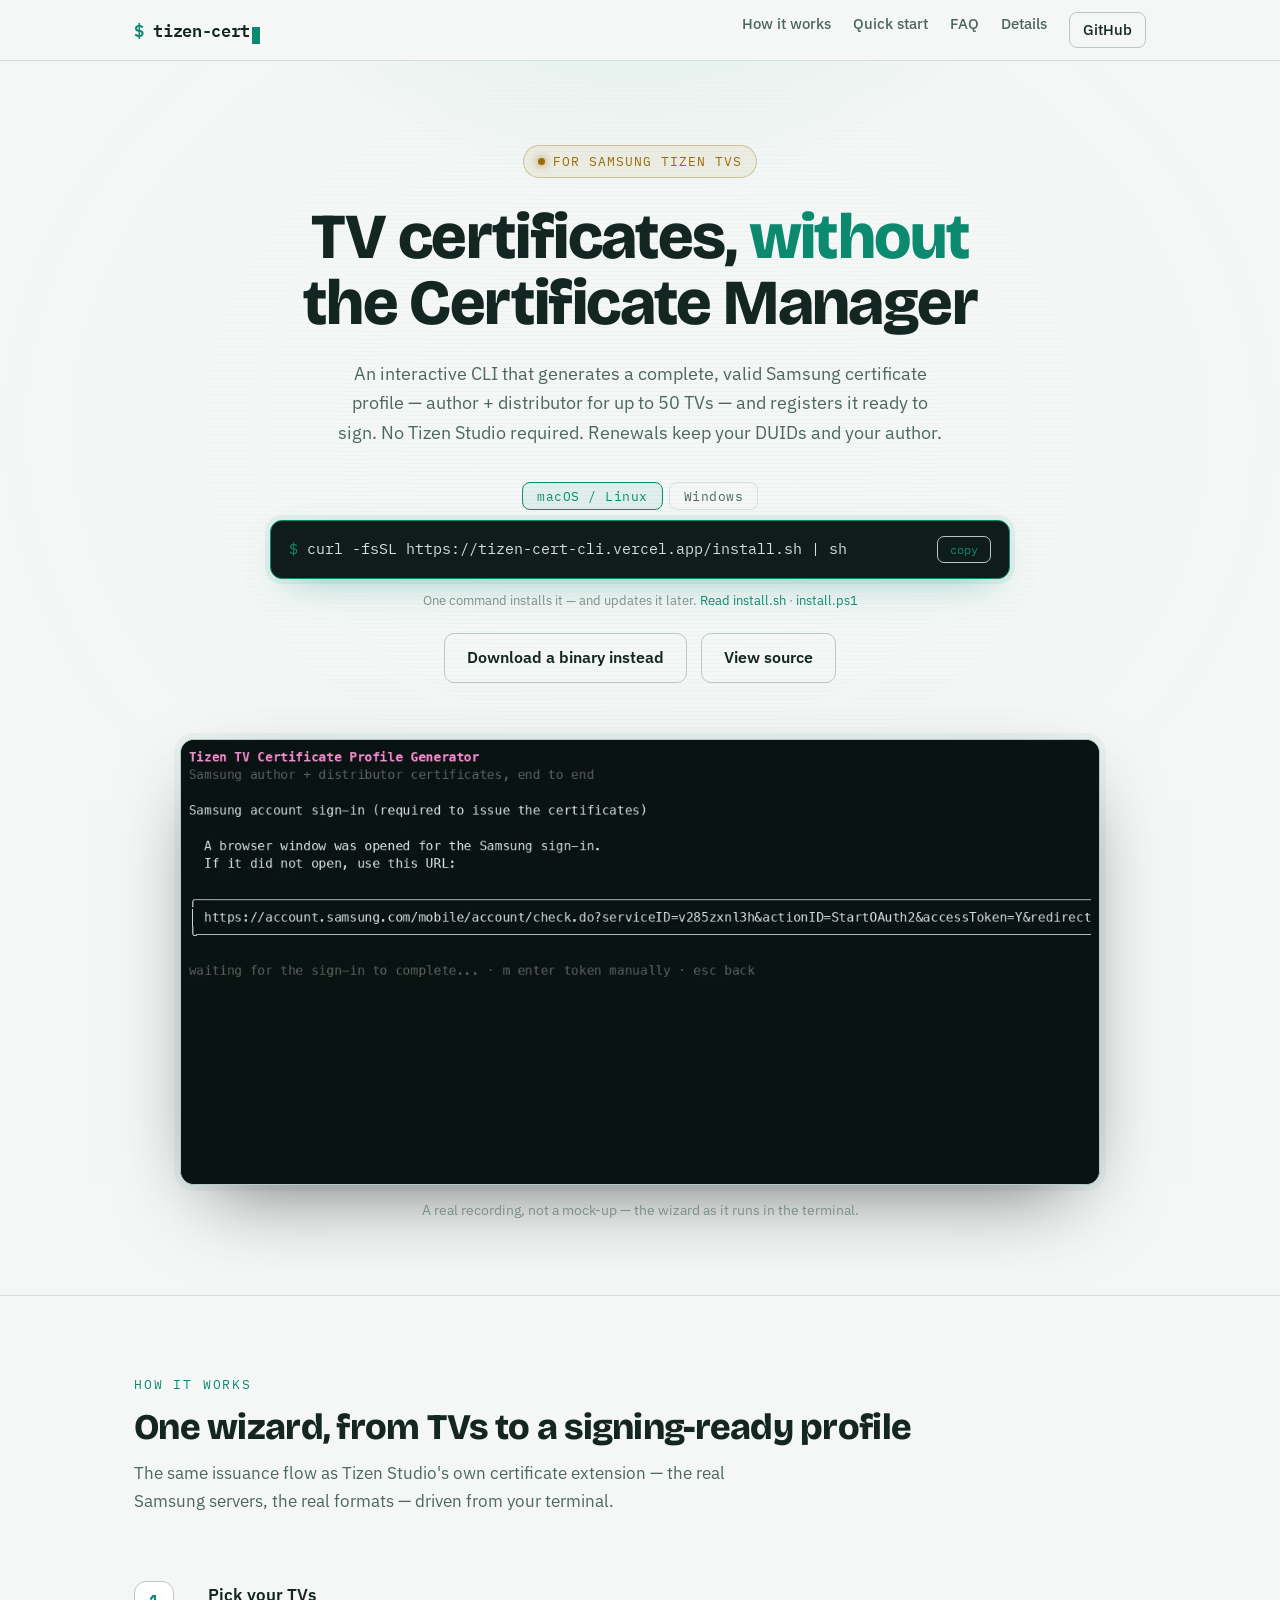
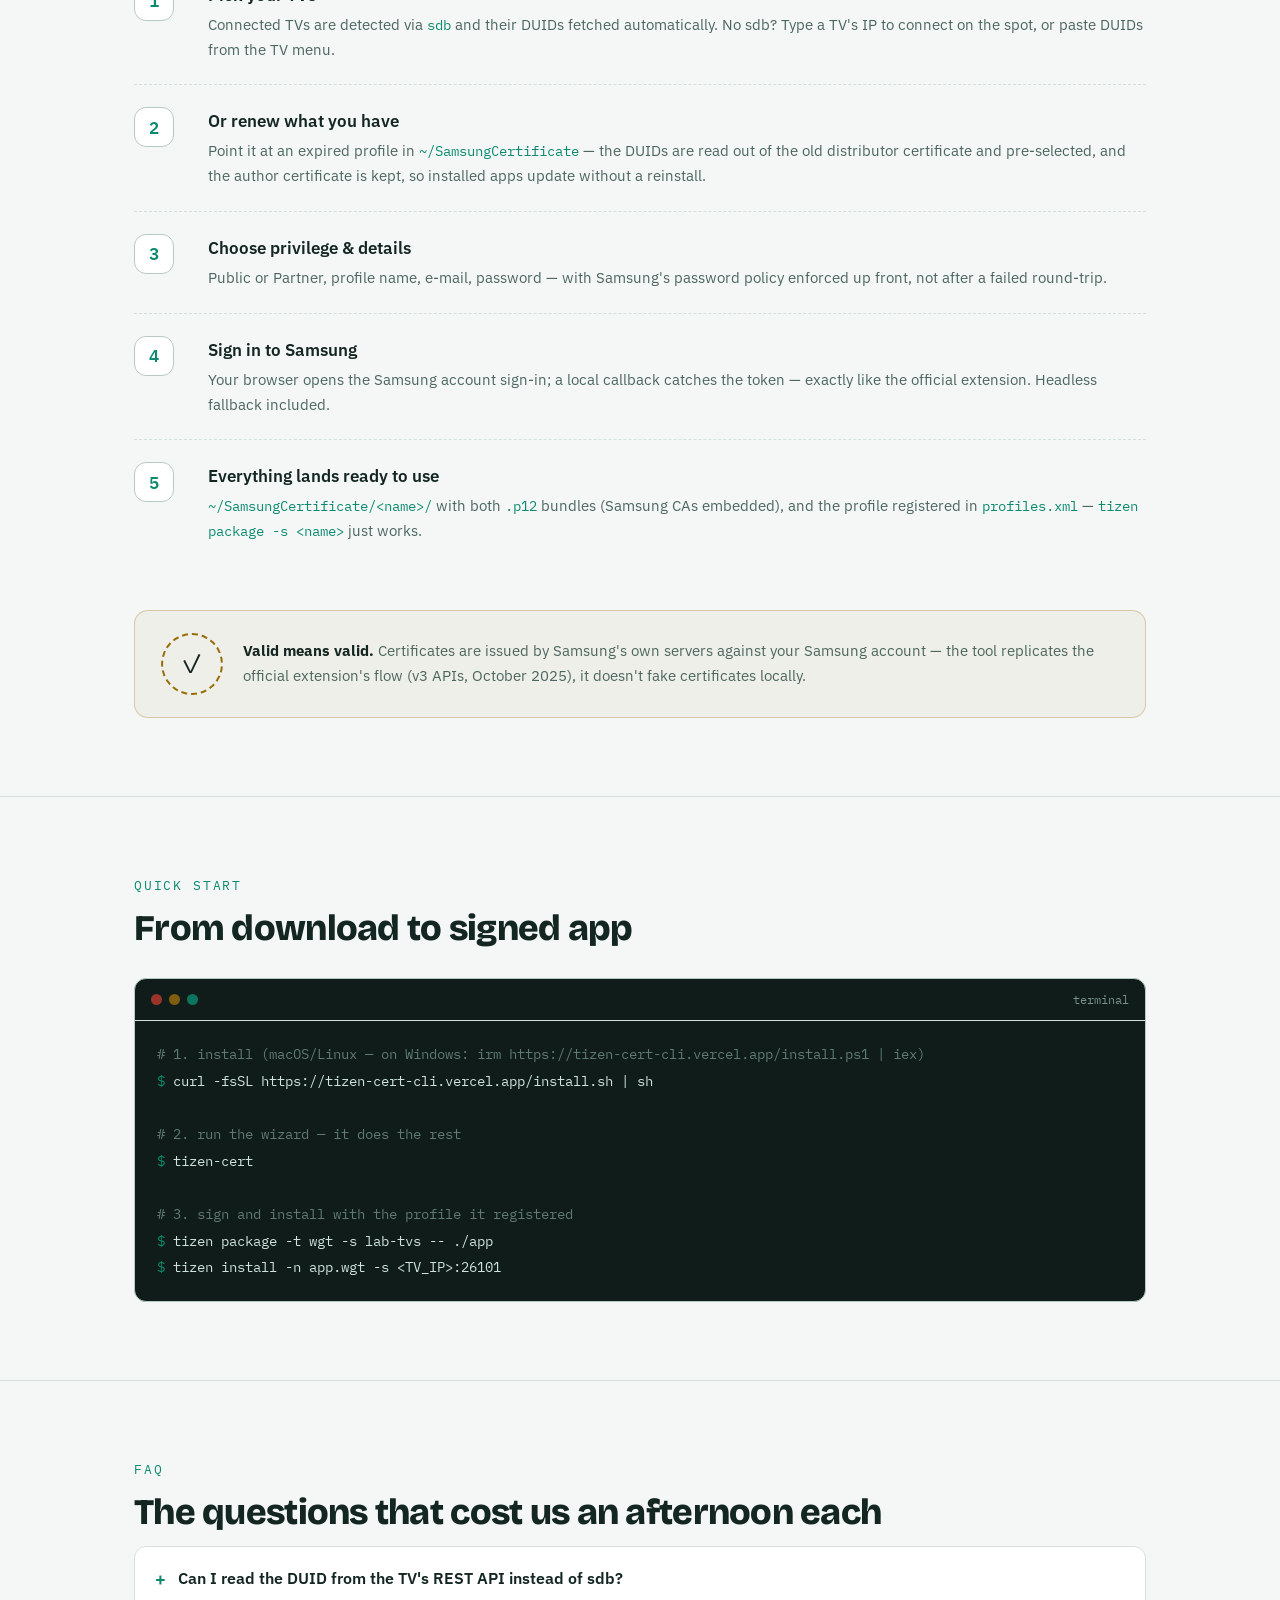
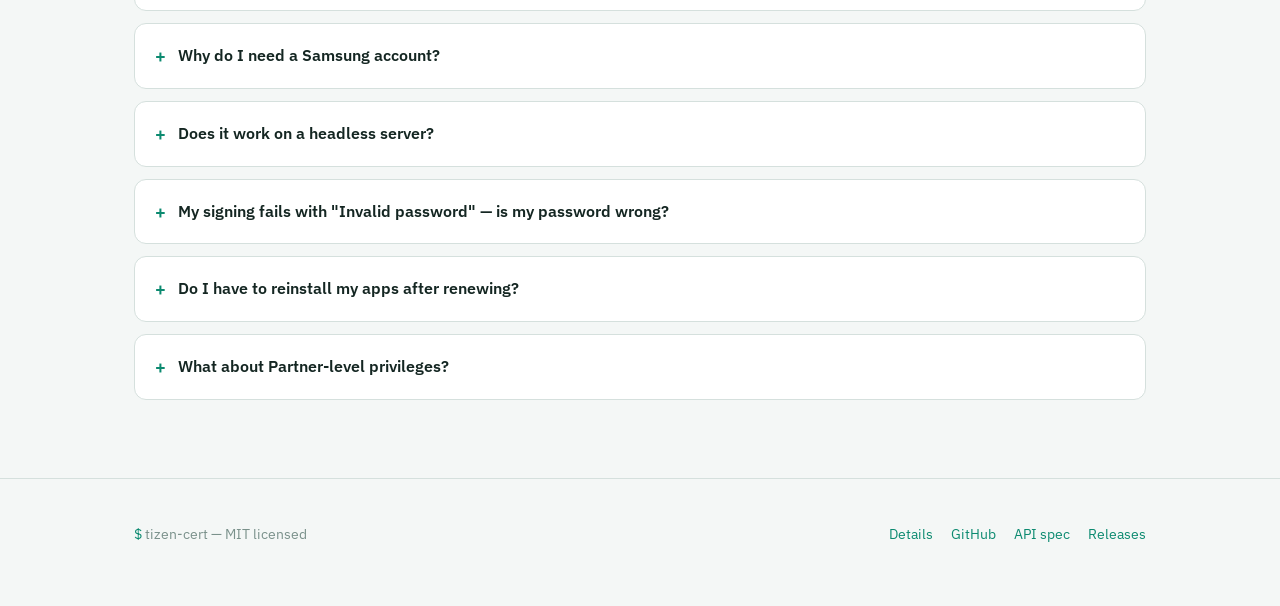
==== commit 577a908d: "docs: explain that renewal keeps the author certificate Covers the password requirement, when a new " ====
--- a/docs-site/index.html
+++ b/docs-site/index.html
@@ -5,6 +5,14 @@
 <meta name="viewport" content="width=device-width, initial-scale=1">
 <title>tizen-cert — Samsung TV certificates from your terminal</title>
 <meta name="description" content="An interactive CLI that generates a complete, valid Samsung Tizen TV certificate profile — author + distributor for up to 50 TVs — without Tizen Studio's Certificate Manager.">
+<meta property="og:title" content="tizen-cert — Samsung TV certificates from your terminal">
+<meta property="og:description" content="A CLI that generates a complete, valid Samsung Tizen TV certificate profile — author + distributor for up to 50 TVs — without Tizen Studio.">
+<meta property="og:type" content="website">
+<meta property="og:url" content="https://tizen-cert-cli.vercel.app/">
+<meta property="og:image" content="https://tizen-cert-cli.vercel.app/og.png">
+<meta property="og:image:width" content="2560">
+<meta property="og:image:height" content="1280">
+<meta name="twitter:card" content="summary_large_image">
 <link rel="preconnect" href="https://fonts.googleapis.com">
 <link rel="preconnect" href="https://fonts.gstatic.com" crossorigin>
 <link href="https://fonts.googleapis.com/css2?family=Bricolage+Grotesque:opsz,wght@12..96,400;12..96,600;12..96,800&family=IBM+Plex+Mono:wght@400;500;600&family=IBM+Plex+Sans:wght@400;500;600&display=swap" rel="stylesheet">
@@ -32,7 +40,7 @@
     <p class="sub">
       An interactive CLI that generates a complete, valid Samsung certificate profile —
       author + distributor for up to 50 TVs — and registers it ready to sign.
-      No Tizen Studio required. Renewals keep your DUIDs.
+      No Tizen Studio required. Renewals keep your DUIDs and your author.
     </p>
     <div class="install-box" id="install">
       <div class="install-tabs" role="tablist">
@@ -77,7 +85,7 @@
       <div class="step reveal">
         <span class="dot">2</span>
         <div><h3>Or renew what you have</h3>
-        <p>Point it at an expired profile in <code>~/SamsungCertificate</code> — the DUIDs are read out of the old distributor certificate and pre-selected.</p></div>
+        <p>Point it at an expired profile in <code>~/SamsungCertificate</code> — the DUIDs are read out of the old distributor certificate and pre-selected, and the author certificate is kept, so installed apps update without a reinstall.</p></div>
       </div>
       <div class="step reveal">
         <span class="dot">3</span>
@@ -145,6 +153,10 @@
       <div class="body">Probably not. Tizen's Java signer rejects modern AES-encrypted PKCS#12 files and misreports it as a password error. This tool always emits legacy-3DES bundles precisely to avoid that failure mode.</div>
     </details>
     <details class="reveal">
+      <summary>Do I have to reinstall my apps after renewing?</summary>
+      <div class="body">No. A TV only accepts an app update signed by the same author, so renewal keeps the profile's <code>author.p12</code> and reissues just the distributor certificate with the selected DUIDs. Enter the profile's current password — it has to open that <code>author.p12</code>, or the wizard stops before contacting Samsung. A new author is issued only when the old one has expired or is missing; the final screen then says so, and the app must be uninstalled from the TVs before installing the newly signed package.</div>
+    </details>
+    <details class="reveal">
       <summary>What about Partner-level privileges?</summary>
       <div class="body">Selectable in the wizard. Issuance succeeds only if your Samsung account is enrolled in the partnership program — otherwise Samsung's server refuses, and the error is surfaced as-is.</div>
     </details>
